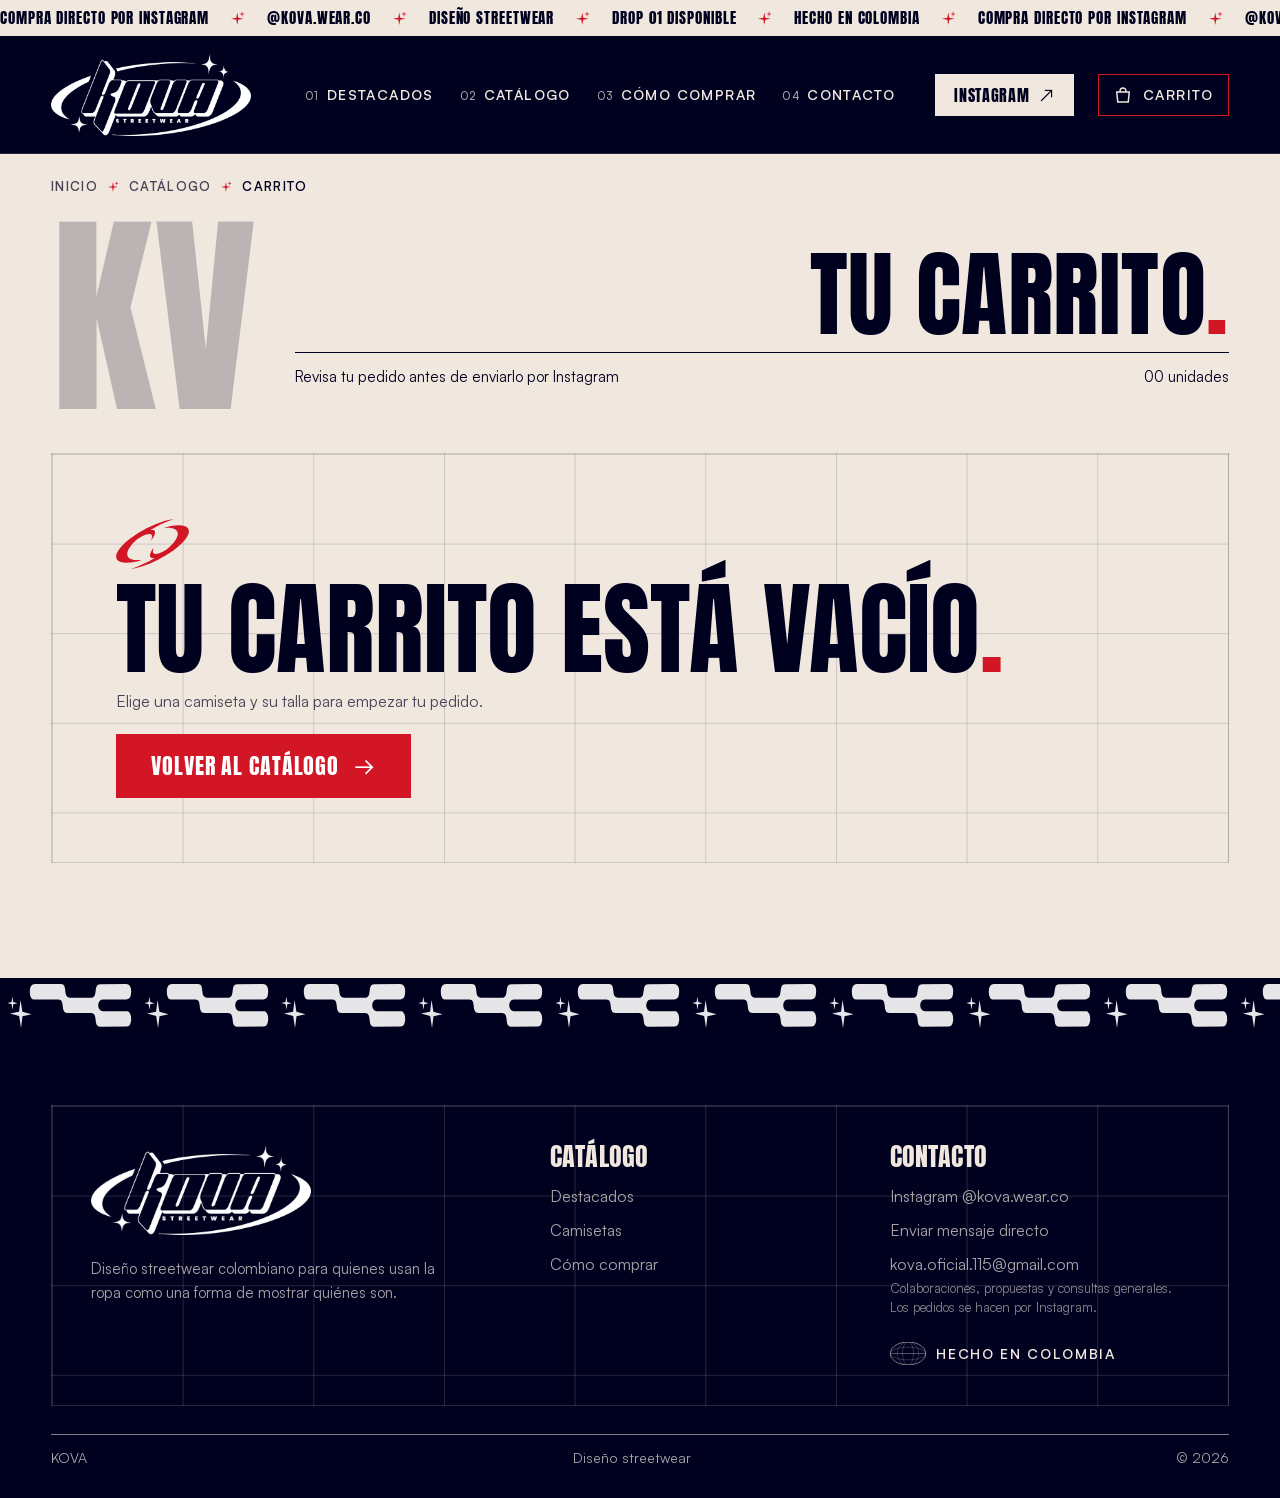
==== kova-web 2/carrito.html @ 088318da "Add files via upload" ====
<!doctype html>
<html lang="es">
<head>
  <meta charset="utf-8">
  <meta name="viewport" content="width=device-width, initial-scale=1">
  <title>Carrito — KOVA</title>
  <meta name="description" content="Tu carrito de Kova. Revisa tu pedido y envíalo por Instagram.">
  <meta name="theme-color" content="#00001f">
  <link rel="icon" href="assets/brand/favicon.png" type="image/png">
  <link rel="apple-touch-icon" href="assets/brand/apple-touch-icon.png">
  <meta property="og:image" content="assets/brand/logo.png">
  <link rel="preload" href="assets/fonts/kova-display.woff2" as="font" type="font/woff2" crossorigin>
  <link rel="preload" href="assets/fonts/kova-body.woff2" as="font" type="font/woff2" crossorigin>
  <link rel="stylesheet" href="css/fonts.css">
  <link rel="stylesheet" href="css/base.css">
  <link rel="stylesheet" href="css/components.css">
  <link rel="stylesheet" href="css/pages.css">
  <script type="module" src="js/pages/cart.js"></script>
</head>
<body data-page="cart">
  <a class="skip" href="#main">Saltar al contenido</a>
  <header class="header s-navy" data-slot="header"></header>
  <main id="main"></main>
  <footer class="footer s-navy" data-slot="footer"></footer>
  <noscript><p class="noscript">Activa JavaScript para ver el catálogo de Kova.</p></noscript>
</body>
</html>
---- kova-web 2/css/fonts.css ----
/*
 * TIPOGRAFÍAS CORPORATIVAS (Manual de marca 3.1 y 3.2)
 *   Anton Regular → 'Kova Display': titulares, destacados y subtítulos.
 *   Satoshi       → 'Kova Body':    cuerpos de texto y descripciones (variable, pesos 300–900).
 * Anton se distribuye con licencia SIL OFL (ver assets/fonts/Anton-OFL.txt).
 * Para cambiar una tipografía, reemplaza el archivo en assets/fonts/ con el mismo nombre.
 */
@font-face {
  font-family: 'Kova Display';
  src: url('../assets/fonts/kova-display.woff2') format('woff2');
  font-weight: 400;
  font-display: swap;
}
@font-face {
  font-family: 'Kova Body';
  src: url('../assets/fonts/kova-body.woff2') format('woff2');
  font-weight: 300 900;
  font-display: swap;
}
@font-face {
  font-family: 'Kova Body';
  src: url('../assets/fonts/kova-body-italic.woff2') format('woff2');
  font-weight: 300 900;
  font-style: italic;
  font-display: swap;
}
---- kova-web 2/css/base.css ----
/*
 * SISTEMA VISUAL DE KOVA (traducción web del Manual de marca)
 *
 * Paleta (3.3): Azul marino #00001F (principal) · Arena #F0E7DE (neutro) · Escarlata #D21625 (acento).
 * El blanco solo aparece en el logotipo y en texto sobre botones escarlata (contraste).
 * Las superficies alternan azul marino y arena, como las páginas del manual,
 * y llevan su retícula de líneas finas.
 */
:root {
  --navy: #00001f;
  --arena: #f0e7de;
  --scarlet: #d21625;
  --scarlet-deep: #ad0f1c;   /* escarlata en estado presionado/hover */
  --white: #ffffff;

  /* Superficie por defecto: azul marino (cada .s-arena la invierte). */
  --bg: var(--navy);
  --fg: var(--arena);
  --muted: rgb(240 231 222 / .7);
  --line: rgb(240 231 222 / .16);
  --line-strong: rgb(240 231 222 / .55);
  --ghost: rgb(240 231 222 / .5);   /* números de capítulo, como en el manual */

  --f-display: 'Kova Display', 'Anton', Impact, 'Arial Narrow', sans-serif;
  --f-body: 'Kova Body', system-ui, -apple-system, 'Segoe UI', sans-serif;

  --container: 1400px;
  --gutter: clamp(16px, 4vw, 56px);
  --cols: 9;                         /* el manual usa una retícula de 9 columnas */
  --row: clamp(72px, 7vw, 104px);
  --ease: cubic-bezier(.2, .8, .2, 1);
  --ease-out: cubic-bezier(.16, 1, .3, 1);
  --header-h: 118px;
}
@media (max-width: 960px) { :root { --cols: 6; } }
@media (max-width: 600px) { :root { --cols: 4; } }

.s-navy { --bg: var(--navy); --fg: var(--arena); --muted: rgb(240 231 222 / .7); --line: rgb(240 231 222 / .16); --line-strong: rgb(240 231 222 / .55); --ghost: rgb(240 231 222 / .5); }
.s-arena { --bg: var(--arena); --fg: var(--navy); --muted: rgb(0 0 31 / .7); --line: rgb(0 0 31 / .14); --line-strong: rgb(0 0 31 / .6); --ghost: rgb(0 0 31 / .22); }
.s-navy, .s-arena { background-color: var(--bg); color: var(--fg); }

*, *::before, *::after { box-sizing: border-box; }
* { margin: 0; }
html { scroll-behavior: smooth; scroll-padding-top: calc(var(--header-h) + 16px); -webkit-text-size-adjust: 100%; }
body {
  background: var(--navy);
  color: var(--arena);
  font-family: var(--f-body);
  font-size: 16px;
  line-height: 1.6;
  overflow-x: hidden;
  -webkit-font-smoothing: antialiased;
}
body.no-scroll { overflow: hidden; }
img, svg { display: block; max-width: 100%; }
img { height: auto; }
a { color: inherit; text-decoration: none; }
button { font: inherit; color: inherit; background: none; border: 0; cursor: pointer; }
ul { list-style: none; padding: 0; }
:focus-visible { outline: 2px solid var(--scarlet); outline-offset: 3px; }
::selection { background: var(--scarlet); color: var(--white); }

/* Anton: titulares, destacados y subtítulos (3.1). Siempre en mayúsculas y compacta. */
h1, h2, h3, .display { font-family: var(--f-display); font-weight: 400; line-height: .92; text-transform: uppercase; letter-spacing: .005em; }
/* El punto escarlata cierra los titulares, como en la pieza "YA CASI NOS VES." */
.dot { color: var(--scarlet); }

.container { width: 100%; max-width: var(--container); margin-inline: auto; padding-inline: var(--gutter); }

/* Retícula del manual: líneas finas en 9 columnas (6 en tablet, 4 en móvil). */
.grid-lines {
  background-image:
    linear-gradient(to right, var(--line) 1px, transparent 1px),
    linear-gradient(to bottom, var(--line) 1px, transparent 1px);
  background-size: calc(100% / var(--cols)) var(--row);
  border-right: 1px solid var(--line);
  border-bottom: 1px solid var(--line);
}

/* Etiqueta pequeña con punto escarlata (del afiche de lanzamiento). */
.eyebrow {
  display: inline-flex;
  align-items: center;
  gap: 10px;
  font-size: 13px;
  font-weight: 600;
  letter-spacing: .2em;
  text-transform: uppercase;
  color: var(--fg);
}
.eyebrow::before { content: ''; width: 8px; height: 8px; border-radius: 50%; background: var(--scarlet); flex: none; }

/* ---------- Íconos de marca (3.5) ----------
 * Archivos extraídos tal cual del manual; se colorean con currentColor. */
.ico {
  display: inline-block;
  flex: none;
  width: 1em;
  height: 1em;
  background-color: currentColor;
  -webkit-mask: center / contain no-repeat;
  mask: center / contain no-repeat;
}
.ico--destellos { -webkit-mask-image: url('../assets/brand/icons/destellos.svg'); mask-image: url('../assets/brand/icons/destellos.svg'); }
.ico--destello-doble { -webkit-mask-image: url('../assets/brand/icons/destello-doble.svg'); mask-image: url('../assets/brand/icons/destello-doble.svg'); }
.ico--estrella { -webkit-mask-image: url('../assets/brand/icons/estrella-8.svg'); mask-image: url('../assets/brand/icons/estrella-8.svg'); }
.ico--espiral { -webkit-mask-image: url('../assets/brand/icons/espiral.svg'); mask-image: url('../assets/brand/icons/espiral.svg'); }
.ico--globo { -webkit-mask-image: url('../assets/brand/icons/globo.svg'); mask-image: url('../assets/brand/icons/globo.svg'); }
.ico--orbita { -webkit-mask-image: url('../assets/brand/icons/orbita.svg'); mask-image: url('../assets/brand/icons/orbita.svg'); }
.ico--orbita-linea { -webkit-mask-image: url('../assets/brand/icons/orbita-linea.svg'); mask-image: url('../assets/brand/icons/orbita-linea.svg'); }
.ico--conector-1 { -webkit-mask-image: url('../assets/brand/icons/conector-1.svg'); mask-image: url('../assets/brand/icons/conector-1.svg'); }
.ico--conector-2 { -webkit-mask-image: url('../assets/brand/icons/conector-2.svg'); mask-image: url('../assets/brand/icons/conector-2.svg'); }
.ico--conector-3 { -webkit-mask-image: url('../assets/brand/icons/conector-3.svg'); mask-image: url('../assets/brand/icons/conector-3.svg'); }
.ico--conector-4 { -webkit-mask-image: url('../assets/brand/icons/conector-4.svg'); mask-image: url('../assets/brand/icons/conector-4.svg'); }
.ico--ala-izq { -webkit-mask-image: url('../assets/brand/icons/ala-izq.svg'); mask-image: url('../assets/brand/icons/ala-izq.svg'); }
.ico--ala-der { -webkit-mask-image: url('../assets/brand/icons/ala-der.svg'); mask-image: url('../assets/brand/icons/ala-der.svg'); }
.ico--wide { width: 3.1em; }

/* Destello que titila suavemente (eco de los destellos del logotipo). */
.twinkle { animation: twinkle 3.6s var(--ease) infinite; }
.twinkle--late { animation-delay: 1.4s; }
@keyframes twinkle { 0%, 70%, 100% { transform: scale(1) rotate(0); opacity: 1; } 80% { transform: scale(.6) rotate(45deg); opacity: .5; } }

.skip { position: absolute; left: -999px; top: 8px; z-index: 200; background: var(--scarlet); color: var(--white); padding: 8px 12px; }
.skip:focus { left: 8px; }
.noscript { padding: 40px var(--gutter); text-align: center; }

/* ---------- Botones ----------
 * Anton en mayúsculas, esquinas rectas como las piezas del manual.
 * Primario escarlata (acento de compra), claro arena sobre marino y de línea. */
.btn {
  position: relative;
  display: inline-flex;
  align-items: center;
  justify-content: center;
  gap: .7em;
  min-height: 52px;
  padding: 12px 26px;
  overflow: hidden;
  isolation: isolate;
  border: 1.5px solid var(--btn-line, var(--fg));
  background: var(--btn-bg, transparent);
  color: var(--btn-fg, var(--fg));
  font-family: var(--f-display);
  font-size: 18px;
  line-height: 1;
  letter-spacing: .04em;
  text-transform: uppercase;
  white-space: nowrap;
  transition: color .3s var(--ease), border-color .3s var(--ease), transform .15s var(--ease);
}
/* Relleno que entra desde la izquierda al pasar el cursor. */
.btn::before {
  content: '';
  position: absolute;
  inset: 0;
  z-index: -1;
  background: var(--btn-hover-bg, var(--fg));
  transform: scaleX(0);
  transform-origin: left;
  transition: transform .4s var(--ease-out);
}
.btn:hover::before { transform: scaleX(1); }
.btn:hover { color: var(--btn-hover-fg, var(--bg)); border-color: var(--btn-hover-bg, var(--fg)); }
.btn:active { transform: scale(.97); }
.btn .ico { font-size: 1.05em; transition: transform .5s var(--ease-out); }
.btn:hover .ico--destellos, .btn:hover .ico--estrella { transform: rotate(90deg) scale(1.15); }
.btn__arrow { font-family: var(--f-body); font-weight: 500; transition: transform .3s var(--ease); }
.btn:hover .btn__arrow { transform: translateX(4px); }

.btn--primary { --btn-bg: var(--scarlet); --btn-fg: var(--white); --btn-line: var(--scarlet); --btn-hover-bg: var(--scarlet-deep); --btn-hover-fg: var(--white); }
.btn--light { --btn-bg: var(--fg); --btn-fg: var(--bg); --btn-line: var(--fg); --btn-hover-bg: var(--scarlet); --btn-hover-fg: var(--white); }
.btn--line { --btn-hover-bg: var(--fg); }
.btn--sm { min-height: 42px; padding: 8px 18px; font-size: 16px; }
.btn--xl { min-height: 64px; padding-inline: 34px; font-size: 22px; }
.btn--block { width: 100%; }
.btn[disabled] { opacity: .5; pointer-events: none; }

/* ---------- Etiquetas (tags y estados) ---------- */
.tag {
  display: inline-flex;
  align-items: center;
  gap: 6px;
  padding: 5px 10px 4px;
  font-family: var(--f-display);
  font-size: 14px;
  line-height: 1;
  letter-spacing: .06em;
  text-transform: uppercase;
  background: var(--scarlet);
  color: var(--white);
}
.tag--navy { background: var(--navy); color: var(--arena); }
.tag--out { background: var(--arena); color: var(--navy); box-shadow: inset 0 0 0 1.5px var(--navy); }

.status { display: inline-flex; align-items: center; gap: 8px; font-size: 13px; font-weight: 600; letter-spacing: .12em; text-transform: uppercase; }
.status::before { content: ''; width: 8px; height: 8px; border-radius: 50%; background: currentColor; }
.status--on::before { background: var(--fg); box-shadow: 0 0 0 4px var(--line); animation: pulse 2.4s ease-in-out infinite; }
.status--off::before { background: var(--scarlet); }
@keyframes pulse { 50% { box-shadow: 0 0 0 7px transparent; } }

/* ---------- Aviso breve ---------- */
.toast {
  position: fixed;
  left: 50%;
  bottom: 24px;
  z-index: 300;
  display: flex;
  align-items: center;
  gap: 12px;
  max-width: calc(100% - 32px);
  padding: 14px 20px;
  background: var(--arena);
  color: var(--navy);
  border-left: 4px solid var(--scarlet);
  font-size: 14px;
  font-weight: 600;
  box-shadow: 0 12px 40px rgb(0 0 31 / .45);
  transform: translate(-50%, 160%);
  transition: transform .45s var(--ease-out);
}
.toast .ico { color: var(--scarlet); font-size: 18px; }
.toast.is-visible { transform: translate(-50%, 0); }

/* ---------- Aparición suave al hacer scroll ---------- */
.reveal { opacity: 0; transform: translateY(24px); transition: opacity .7s var(--ease-out), transform .8s var(--ease-out); transition-delay: calc(var(--i, 0) * 70ms); }
.reveal.is-in { opacity: 1; transform: none; }

@media (prefers-reduced-motion: reduce) {
  html { scroll-behavior: auto; }
  *, *::before, *::after { animation-duration: .01ms !important; animation-iteration-count: 1 !important; transition-duration: .01ms !important; transition-delay: 0s !important; }
  .reveal { opacity: 1; transform: none; }
}
---- kova-web 2/css/components.css ----
/* =========================================================
 * COMPONENTES COMPARTIDOS
 * ========================================================= */

/* ---------- Cabecera ----------
 * El logotipo principal va siempre sobre azul marino, en la esquina superior
 * izquierda, a 200 px (reducción máxima web, 2.6) y con su área de limpieza (2.5). */
.header {
  position: sticky;
  top: -36px;
  z-index: 50;
  transition: transform .45s var(--ease-out);
}
.header.is-hidden { transform: translateY(-100%); }

.marquee {
  height: 36px;
  display: flex;
  align-items: center;
  overflow: hidden;
  background: var(--arena);
  color: var(--navy);
  font-family: var(--f-display);
  font-size: 15px;
  letter-spacing: .06em;
  text-transform: uppercase;
}
.marquee__track { display: flex; width: max-content; animation: marquee 40s linear infinite; }
.marquee:hover .marquee__track { animation-play-state: paused; }
.marquee__group { display: flex; align-items: center; gap: 22px; padding-right: 22px; white-space: nowrap; }
.marquee__group .ico { font-size: 14px; color: var(--scarlet); }
@keyframes marquee { to { transform: translateX(-50%); } }

.header__bar {
  position: relative;
  z-index: 2;
  display: flex;
  align-items: center;
  gap: 24px;
  max-width: var(--container);
  margin-inline: auto;
  padding: 18px var(--gutter);
  background: var(--navy);
}
.header::after { content: ''; position: absolute; left: 0; right: 0; bottom: 0; height: 1px; background: var(--line); z-index: 3; }
.header__logo, .header__toggle { position: relative; z-index: 2; }
.header__logo { flex: none; margin-right: auto; }
.header__logo img { width: 200px; height: auto; transition: transform .5s var(--ease-out); }
.header__logo:hover img { transform: scale(1.03); }

.nav { display: flex; align-items: center; gap: 28px; }
.nav__list { display: flex; gap: 2px; }
.nav__list a {
  position: relative;
  display: flex;
  align-items: baseline;
  gap: 7px;
  padding: 10px 12px;
  font-size: 14px;
  font-weight: 600;
  letter-spacing: .1em;
  text-transform: uppercase;
  transition: color .25s;
}
.nav__num { font-size: 11px; font-weight: 500; color: var(--muted); transition: color .25s; }
.nav__list a::after {
  content: '';
  position: absolute;
  left: 12px;
  right: 12px;
  bottom: 3px;
  height: 2px;
  background: var(--scarlet);
  transform: scaleX(0);
  transform-origin: left;
  transition: transform .35s var(--ease-out);
}
.nav__list a:hover::after, .nav__list a.is-active::after { transform: scaleX(1); }
.nav__list a:hover .nav__num, .nav__list a.is-active .nav__num { color: var(--scarlet); }
.nav__foot { display: none; }

.header__toggle { display: none; width: 52px; height: 52px; border: 1px solid var(--line-strong); }
.header__toggle span { position: absolute; left: 14px; right: 14px; height: 2px; background: var(--arena); transition: transform .35s var(--ease-out), top .35s var(--ease-out); }
.header__toggle span:nth-child(1) { top: 20px; }
.header__toggle span:nth-child(2) { top: 29px; }
.is-open .header__toggle span:nth-child(1) { top: 25px; transform: rotate(45deg); }
.is-open .header__toggle span:nth-child(2) { top: 25px; transform: rotate(-45deg); }

@media (max-width: 1100px) {
  .header__toggle { display: block; }
  /* Menú a pantalla completa con la retícula del manual y enlaces en Anton. */
  .nav {
    position: fixed;
    inset: 0;
    z-index: 1;
    flex-direction: column;
    align-items: stretch;
    justify-content: flex-start;
    gap: 28px;
    padding: calc(var(--header-h) + 60px) var(--gutter) 32px;
    background-color: var(--navy);
    background-image:
      linear-gradient(to right, var(--line) 1px, transparent 1px),
      linear-gradient(to bottom, var(--line) 1px, transparent 1px);
    background-size: calc(100% / var(--cols)) var(--row);
    overflow-y: auto;
    visibility: hidden;
    clip-path: inset(0 0 100% 0);
    transition: clip-path .55s var(--ease-out), visibility 0s .55s;
  }
  .is-open .nav { visibility: visible; clip-path: inset(0); transition-delay: 0s; }
  .nav__list { flex-direction: column; gap: 0; }
  .nav__list li { opacity: 0; transform: translateY(20px); transition: opacity .4s var(--ease-out), transform .5s var(--ease-out); }
  .is-open .nav__list li { opacity: 1; transform: none; transition-delay: calc(.12s + var(--i) * 60ms); }
  .nav__list a {
    padding: 14px 0;
    gap: 16px;
    align-items: center;
    border-bottom: 1px solid var(--line);
    font-family: var(--f-display);
    font-weight: 400;
    font-size: clamp(40px, 11vw, 64px);
    line-height: 1;
    letter-spacing: .01em;
  }
  .nav__num { font-family: var(--f-body); font-size: 13px; font-weight: 600; min-width: 22px; }
  .nav__list a::after { left: 0; right: auto; width: 56px; bottom: -1px; }
  .nav__cta { min-height: 60px; font-size: 20px; }
  .nav__foot { display: flex; justify-content: space-between; gap: 12px; margin-top: auto; padding-top: 14px; border-top: 1px solid var(--line-strong); font-size: 13px; color: var(--muted); }
}

/* ---------- Encabezado de capítulo (portadas del manual) ---------- */
.chapter {
  position: relative;
  display: grid;
  grid-template-columns: auto 1fr;
  align-items: end;
  gap: clamp(16px, 3vw, 40px);
  margin-bottom: clamp(32px, 5vw, 64px);
}
.chapter__num {
  font-family: var(--f-display);
  font-size: clamp(110px, 17vw, 240px);
  line-height: .78;
  color: var(--ghost);
  margin-bottom: -.06em;
  user-select: none;
}
.chapter__body { min-width: 0; }
.chapter__title {
  font-size: clamp(48px, 7.4vw, 112px);
  text-align: right;
  overflow-wrap: anywhere;
  padding-bottom: 14px;
}
.folio {
  display: flex;
  justify-content: space-between;
  gap: 16px;
  padding-top: 12px;
  border-top: 1px solid var(--fg);
  font-size: 15px;
}
.chapter__folio span:last-child { font-variant-numeric: tabular-nums; }

@media (max-width: 600px) {
  .chapter { grid-template-columns: 1fr; gap: 0; }
  .chapter__num { font-size: 104px; margin: 0 0 14px -3px; }
  .chapter__title { text-align: left; font-size: clamp(46px, 14vw, 64px); }
  .folio { font-size: 13px; }
}

.section { position: relative; padding-block: clamp(64px, 9vw, 128px); }

/* ---------- Grid de productos ---------- */
.grid {
  display: grid;
  grid-template-columns: repeat(4, minmax(0, 1fr));
  gap: clamp(28px, 3vw, 44px) clamp(14px, 2vw, 28px);
}
@media (max-width: 1100px) { .grid { grid-template-columns: repeat(3, minmax(0, 1fr)); } }
@media (max-width: 760px) { .grid { grid-template-columns: repeat(2, minmax(0, 1fr)); gap: 28px 12px; } }

/* ---------- Tarjeta de producto ---------- */
.card__link { display: flex; flex-direction: column; height: 100%; }
.card__media {
  position: relative;
  aspect-ratio: 4 / 5;
  overflow: hidden;
  background: var(--arena);
  outline: 1px solid var(--line);
  outline-offset: -1px;
}
.card__img { position: absolute; inset: 0; width: 100%; height: 100%; object-fit: cover; transition: transform .8s var(--ease-out), opacity .5s var(--ease); }
.card__img--back { opacity: 0; }
.card__tag { position: absolute; top: 12px; left: 12px; z-index: 2; }
.card__spark {
  position: absolute;
  top: 12px;
  right: 12px;
  z-index: 2;
  font-size: 26px;
  color: var(--scarlet);
  opacity: 0;
  transform: scale(.4) rotate(-90deg);
  transition: opacity .35s var(--ease), transform .6s var(--ease-out);
}
.card__cta {
  position: absolute;
  left: 0;
  right: 0;
  bottom: 0;
  z-index: 2;
  display: flex;
  align-items: center;
  justify-content: space-between;
  padding: 13px 16px 12px;
  background: var(--navy);
  color: var(--arena);
  font-family: var(--f-display);
  font-size: 17px;
  letter-spacing: .04em;
  text-transform: uppercase;
  transform: translateY(101%);
  transition: transform .45s var(--ease-out);
}
.card__info { display: flex; flex-direction: column; gap: 6px; padding-top: 14px; }
.card__row { display: flex; align-items: center; justify-content: space-between; gap: 8px; min-height: 18px; }
.card__ref { font-size: 12px; font-weight: 600; letter-spacing: .14em; color: var(--muted); }
.card__sizes { display: flex; gap: 6px; font-size: 12px; font-weight: 600; color: var(--muted); }
.card__sizes .is-out { text-decoration: line-through; opacity: .55; }
.card__name {
  font-size: clamp(20px, 1.9vw, 26px);
  line-height: 1;
  background: linear-gradient(var(--scarlet), var(--scarlet)) 0 100% / 0 2px no-repeat;
  padding-bottom: 3px;
  width: fit-content;
  transition: background-size .45s var(--ease-out);
}
.card__price { font-size: 16px; font-weight: 700; font-variant-numeric: tabular-nums; }

@media (hover: hover) {
  .card__link:hover .card__img { transform: scale(1.05); }
  .card.has-back .card__link:hover .card__img--back { opacity: 1; }
  .card__link:hover .card__spark { opacity: 1; transform: none; }
  .card__link:hover .card__cta { transform: none; }
  .card__link:hover .card__name { background-size: 100% 2px; }
}
.card__link:focus-visible .card__cta { transform: none; }
.card.is-soldout .card__img { filter: grayscale(1); opacity: .6; }

/* ---------- Añadir rápido (junto a "Ver producto") ---------- */
.card { position: relative; }
.card__quick { position: absolute; top: 0; left: 0; right: 0; z-index: 3; aspect-ratio: 4 / 5; overflow: hidden; pointer-events: none; }
.card__quick > * { pointer-events: auto; }
.card:has(.card__quick) .card__cta { padding-right: 132px; }
.card__add {
  position: absolute;
  right: 0;
  bottom: 0;
  display: inline-flex;
  align-items: center;
  justify-content: center;
  gap: 10px;
  width: 118px;
  padding: 13px 14px 12px;
  background: var(--scarlet);
  color: var(--white);
  font-family: var(--f-display);
  font-size: 17px;
  line-height: 1.6;
  letter-spacing: .04em;
  text-transform: uppercase;
  transform: translateY(101%);
  transition: transform .45s var(--ease-out), background-color .25s;
}
.card__addPlus { font-family: var(--f-body); font-size: 22px; font-weight: 500; line-height: 1; transition: transform .35s var(--ease-out); }
.card__add:hover { background: var(--scarlet-deep); }
.card__add:hover .card__addPlus { transform: rotate(90deg); }
.card__add.is-done .card__addPlus { transform: none; }
.card__add:focus-visible { outline-color: var(--arena); outline-offset: -4px; }
.card:hover .card__cta, .card:focus-within .card__cta, .card:hover .card__add, .card:focus-within .card__add { transform: none; }

/* Selector de talla sobre la imagen. */
.card__picker {
  position: absolute;
  left: 0;
  right: 0;
  bottom: 0;
  display: flex;
  flex-wrap: wrap;
  align-items: center;
  gap: 6px;
  padding: 10px 10px 10px 14px;
  background: var(--navy);
  color: var(--arena);
  animation: picker-in .35s var(--ease-out);
}
.card__picker[hidden] { display: none; }
@keyframes picker-in { from { transform: translateY(100%); } }
.card__pickerLabel { margin-right: auto; font-family: var(--f-display); font-size: 17px; letter-spacing: .04em; text-transform: uppercase; }
.card__size {
  display: grid;
  place-items: center;
  width: 38px;
  height: 38px;
  border-radius: 50%;
  border: 1.5px solid rgb(240 231 222 / .55);
  font-family: var(--f-display);
  font-size: 16px;
  transition: background-color .2s, color .2s, border-color .2s;
}
.card__size:hover:not([disabled]) { background: var(--arena); color: var(--navy); border-color: var(--arena); }
.card__size[disabled] { opacity: .35; cursor: not-allowed; background: linear-gradient(135deg, transparent calc(50% - 1px), currentColor calc(50% - 1px) calc(50% + 1px), transparent calc(50% + 1px)); }
.card__size:focus-visible, .card__pickerClose:focus-visible { outline-color: var(--scarlet); outline-offset: 2px; }
.card__pickerClose { position: relative; width: 34px; height: 38px; }
.card__pickerClose span { position: absolute; left: 9px; right: 9px; top: 18px; height: 2px; background: var(--arena); transform: rotate(45deg); }
.card__pickerClose span + span { transform: rotate(-45deg); }
.card.is-picking .card__cta, .card.is-picking .card__add { visibility: hidden; }

/* Pantallas táctiles: no hay "hover", así que el botón queda siempre visible y compacto. */
@media (hover: none) {
  .card__add { width: 44px; height: 44px; padding: 0; transform: none; }
  .card__addLabel { position: absolute; width: 1px; height: 1px; overflow: hidden; clip: rect(0 0 0 0); white-space: nowrap; }
}
@media (max-width: 760px) {
  .card__picker { flex-wrap: nowrap; gap: 3px; padding: 7px 6px; }
  .card__pickerLabel { display: none; }
  .card__size { flex: none; width: 30px; height: 30px; font-size: 14px; border-width: 1px; }
  .card__pickerClose { flex: none; width: 24px; height: 30px; margin-left: auto; }
  .card__pickerClose span { left: 5px; right: 5px; top: 14px; }
}

@media (max-width: 760px) {
  .card__sizes { display: none; }
  .card__ref { font-size: 11px; letter-spacing: .1em; }
  .card__name { font-size: 19px; }
  .card__price { font-size: 15px; }
  .card__tag { top: 8px; left: 8px; font-size: 12px; padding: 4px 7px 3px; }
}

/* ---------- Tarjetas de categoría ---------- */
.tiles { display: grid; grid-template-columns: repeat(2, minmax(0, 1fr)); gap: clamp(14px, 2vw, 28px); }
.tile {
  position: relative;
  display: flex;
  flex-direction: column;
  justify-content: space-between;
  aspect-ratio: 5 / 4;
  overflow: hidden;
  padding: clamp(16px, 2.4vw, 28px);
  background: var(--navy);
  color: var(--arena);
  isolation: isolate;
}
.tile img { position: absolute; inset: 0; z-index: -2; width: 100%; height: 100%; object-fit: cover; transition: transform 1s var(--ease-out); }
.tile::before { content: ''; position: absolute; inset: 0; z-index: -1; background: linear-gradient(180deg, rgb(0 0 31 / .15) 30%, rgb(0 0 31 / .88)); transition: opacity .5s; }
.tile__top { display: flex; justify-content: space-between; align-items: center; font-size: 13px; font-weight: 600; letter-spacing: .14em; text-transform: uppercase; }
.tile__top .tag { background: var(--arena); color: var(--navy); }
.tile__bottom { display: flex; justify-content: space-between; align-items: flex-end; gap: 16px; padding-top: 14px; border-top: 1px solid var(--arena); }
.tile__label { font-family: var(--f-display); font-size: clamp(48px, 7vw, 108px); line-height: .85; text-transform: uppercase; }
.tile__cta { display: inline-flex; align-items: center; gap: 12px; font-size: 14px; font-weight: 600; letter-spacing: .14em; text-transform: uppercase; white-space: nowrap; }
.tile__cta .ico { font-size: 22px; color: var(--scarlet); transition: transform .5s var(--ease-out); }
.tile:hover img { transform: scale(1.06); }
.tile:hover .tile__cta .ico { transform: translateX(8px); }
@media (max-width: 760px) {
  .tiles { grid-template-columns: 1fr; }
  .tile { aspect-ratio: 4 / 3; }
  .tile__label { font-size: clamp(42px, 13vw, 64px); }
  .tile__cta { font-size: 12px; gap: 8px; }
  .tile__cta .ico { font-size: 18px; }
}

/* ---------- Sello giratorio (sticker circular de los mockups) ---------- */
.seal { position: relative; display: grid; place-items: center; width: 132px; height: 132px; border-radius: 50%; background: var(--scarlet); color: var(--white); }
.seal svg { position: absolute; inset: 0; width: 100%; height: 100%; animation: spin 24s linear infinite; }
.seal text { font-family: var(--f-body); font-size: 8.4px; font-weight: 700; fill: currentColor; }
.seal .ico { font-size: 34px; }
@keyframes spin { to { transform: rotate(360deg); } }

/* ---------- Filtros del catálogo ---------- */
.filters { display: flex; flex-wrap: wrap; gap: 10px; margin-bottom: 18px; }
.filter {
  display: inline-flex;
  align-items: center;
  gap: 10px;
  min-height: 48px;
  padding: 10px 18px;
  border: 1.5px solid var(--fg);
  font-family: var(--f-display);
  font-size: 20px;
  line-height: 1;
  text-transform: uppercase;
  transition: background-color .3s var(--ease), color .3s var(--ease), transform .15s;
}
.filter__count { font-family: var(--f-body); font-size: 12px; font-weight: 700; letter-spacing: .08em; color: var(--muted); transition: color .3s; }
.filter:hover { background: rgb(0 0 31 / .06); }
.filter.is-active { background: var(--fg); color: var(--bg); }
.filter.is-active .filter__count { color: inherit; opacity: .7; }
.filter:active { transform: scale(.97); }
.catalog__blurb { max-width: 60ch; margin-bottom: clamp(28px, 4vw, 44px); color: var(--muted); }
[data-catalog-grid] { transition: opacity .18s var(--ease); }
[data-catalog-grid].is-swapping { opacity: 0; }
@media (max-width: 600px) {
  .filters { flex-wrap: nowrap; overflow-x: auto; margin-inline: calc(-1 * var(--gutter)); padding-inline: var(--gutter); scrollbar-width: none; }
  .filters::-webkit-scrollbar { display: none; }
  .filter { flex: none; font-size: 18px; }
}

/* ---------- Pie ---------- */
.footer { padding-bottom: 28px; }
/* Patrón de conectores (3.6) como franja de cierre. */
.footer__pattern { height: 50px; background: url('../assets/brand/patterns/conectores.svg') 0 0 / 137px 100px repeat-x; opacity: .9; }
.footer__frame {
  display: grid;
  grid-template-columns: 1.4fr 1fr 1fr;
  gap: 40px;
  margin-top: clamp(48px, 6vw, 80px);
  padding: clamp(24px, 3vw, 40px);
  border-left: 1px solid var(--line);
  border-top: 1px solid var(--line);
}
.footer__brand img { width: 220px; margin-bottom: 22px; }
.footer__brand p { max-width: 34ch; color: var(--muted); font-size: 15px; }
.footer__title { font-size: 26px; margin-bottom: 16px; }
.footer__list { display: grid; gap: 8px; }
.footer__list a { position: relative; color: var(--muted); transition: color .2s, padding-left .3s var(--ease-out); }
.footer__list a::before { content: ''; position: absolute; left: 0; top: 50%; width: 10px; height: 2px; background: var(--scarlet); transform: scaleX(0); transform-origin: left; transition: transform .3s var(--ease-out); }
.footer__list a:hover { color: var(--fg); padding-left: 18px; }
.footer__list a:hover::before { transform: scaleX(1); }
.footer__made { display: flex; align-items: center; gap: 10px; margin-top: 24px; font-size: 14px; font-weight: 600; letter-spacing: .12em; text-transform: uppercase; }
.footer__made .ico { font-size: 26px; width: 1.4em; }
.footer__folio { margin-top: 28px; border-top-color: var(--line-strong); color: var(--muted); font-size: 14px; }
@media (max-width: 860px) {
  .footer__frame { grid-template-columns: 1fr 1fr; }
  .footer__brand { grid-column: 1 / -1; }
}
@media (max-width: 520px) {
  .footer__frame { grid-template-columns: 1fr; gap: 32px; --line: rgb(240 231 222 / .08); }
  .footer__brand img { width: 200px; }
  .footer__folio { flex-wrap: wrap; }
  .footer__folio span:nth-child(2) { display: none; }
}

/* ---------- Modal de contacto ---------- */
.modal {
  width: min(540px, calc(100% - 24px));
  max-height: calc(100dvh - 24px);
  margin: auto;
  padding: 0;
  border: 1px solid var(--line-strong);
  overflow: auto;
}
.modal::backdrop { background: rgb(0 0 31 / .8); backdrop-filter: blur(4px); }
.modal[open] { animation: modal-in .45s var(--ease-out); }
.modal[open]::backdrop { animation: fade-in .3s ease; }
.modal.is-closing { animation: modal-out .22s ease forwards; }
@keyframes modal-in { from { opacity: 0; transform: translateY(24px) scale(.98); } }
@keyframes modal-out { to { opacity: 0; transform: translateY(12px); } }
@keyframes fade-in { from { opacity: 0; } }
.modal__panel { position: relative; padding: clamp(24px, 5vw, 40px); --row: 64px; --cols: 6; }
.modal__close { position: absolute; top: 14px; right: 14px; width: 44px; height: 44px; border: 1px solid var(--line-strong); transition: background-color .25s, transform .3s var(--ease-out); }
.modal__close span { position: absolute; left: 12px; right: 12px; top: 21px; height: 2px; background: var(--fg); transform: rotate(45deg); }
.modal__close span + span { transform: rotate(-45deg); }
.modal__close:hover { background: var(--scarlet); border-color: var(--scarlet); transform: rotate(90deg); }
.modal__title { font-size: clamp(44px, 9vw, 64px); margin: 16px 0 24px; }
.modal__product { display: flex; gap: 16px; align-items: center; padding: 14px 0; border-block: 1px solid var(--line-strong); }
.modal__product img { width: 64px; aspect-ratio: 4 / 5; object-fit: cover; flex: none; }
.modal__product strong { display: block; font-family: var(--f-display); font-weight: 400; font-size: 24px; line-height: 1; text-transform: uppercase; }
.modal__meta { font-size: 15px; font-weight: 600; color: var(--muted); }
.modal__message { margin: 18px 0 22px; padding: 14px 16px; background: rgb(240 231 222 / .06); border-left: 3px solid var(--scarlet); font-size: 14px; color: var(--muted); }
.modal__label { display: block; font-size: 11px; font-weight: 700; letter-spacing: .18em; text-transform: uppercase; color: var(--fg); margin-bottom: 4px; }
.modal__message p { overflow-wrap: anywhere; }
.modal__hint { margin-top: 12px; font-size: 13px; color: var(--muted); text-align: center; }

/* =========================================================
 * CARRITO
 * Un solo estado (js/services/cart.js) que comparten la cabecera,
 * el botón flotante, el panel y la página carrito.html.
 * ========================================================= */

.bag { width: 20px; height: 20px; flex: none; }

/* ---------- Acceso en la cabecera ---------- */
.header__cart {
  position: relative;
  z-index: 2;
  display: inline-flex;
  align-items: center;
  gap: 10px;
  min-height: 42px;
  padding: 8px 14px;
  border: 1.5px solid var(--line-strong);
  font-size: 14px;
  font-weight: 600;
  letter-spacing: .1em;
  text-transform: uppercase;
  transition: border-color .25s, background-color .25s, color .25s;
}
.header__cart:hover { border-color: var(--fg); }
.header__cart[aria-current="page"] { border-color: var(--scarlet); }
.header__cartCount,
.cart-fab__count {
  display: inline-grid;
  place-items: center;
  min-width: 24px;
  height: 24px;
  padding: 1px 6px 0;
  border-radius: 12px;
  background: var(--scarlet);
  color: var(--white);
  font-family: var(--f-display);
  font-size: 15px;
  font-weight: 400;
  line-height: 1;
  letter-spacing: .02em;
  font-variant-numeric: tabular-nums;
}
.header__cartCount[hidden], .cart-fab__count[hidden] { display: none; }
@media (max-width: 1100px) {
  .header__cart { width: 52px; height: 52px; padding: 0; justify-content: center; border-color: var(--line-strong); }
  .header__cartLabel { position: absolute; width: 1px; height: 1px; overflow: hidden; clip: rect(0 0 0 0); white-space: nowrap; }
  .header__cartCount { position: absolute; top: -9px; right: -9px; border: 2px solid var(--navy); min-width: 26px; height: 26px; }
  .header__bar { gap: 12px; }
}

/* ---------- Botón flotante ----------
 * Escarlata (el acento de compra del manual) y circular, como el sello de los mockups. */
.cart-fab {
  position: fixed;
  right: max(16px, env(safe-area-inset-right));
  bottom: max(20px, env(safe-area-inset-bottom));
  z-index: 45;
  display: grid;
  place-items: center;
  width: 64px;
  height: 64px;
  border-radius: 50%;
  border: 1.5px solid var(--scarlet);
  background: var(--scarlet);
  color: var(--white);
  box-shadow: 0 14px 34px rgb(0 0 31 / .45);
  transition: background-color .25s, border-color .25s, color .25s, transform .35s var(--ease-out), bottom .4s var(--ease-out);
}
.cart-fab .bag { width: 26px; height: 26px; }
.cart-fab:hover { background: var(--scarlet-deep); border-color: var(--scarlet-deep); transform: translateY(-3px); }
.cart-fab:active { transform: scale(.94); }
.cart-fab:focus-visible { outline-color: var(--arena); outline-offset: 4px; box-shadow: 0 0 0 6px var(--scarlet); }
/* Vacío: sin contador y en azul marino, para no sugerir que hay algo pendiente. */
.cart-fab.is-empty { background: var(--navy); border-color: var(--line-strong); color: var(--arena); --line-strong: rgb(240 231 222 / .55); }
.cart-fab.is-empty:hover { border-color: var(--arena); }
.cart-fab__count { position: absolute; top: -6px; right: -6px; min-width: 28px; height: 28px; border: 2px solid var(--navy); background: var(--arena); color: var(--navy); font-size: 16px; border-radius: 14px; }
.cart-fab.is-bump { animation: fab-bump .5s var(--ease-out); }
.cart-fab.is-bump .cart-fab__count { animation: fab-bump .5s var(--ease-out) .08s; }
@keyframes fab-bump { 40% { transform: scale(1.16); } }
.has-sticky-cta .cart-fab { bottom: calc(76px + env(safe-area-inset-bottom)); }
/* Espacio para que el botón no tape el cierre del pie. */
body:not([data-page="cart"]) .footer { padding-bottom: 104px; }

/* ---------- Panel flotante ---------- */
.cart-panel {
  inset: auto max(16px, env(safe-area-inset-right)) 16px auto;
  width: min(460px, calc(100% - 32px));
  max-width: none;
  max-height: calc(100dvh - 32px);
  margin: 0;
  padding: 0;
  border: 1px solid var(--line-strong);
  box-shadow: 0 24px 60px rgb(0 0 31 / .5);
  overflow: hidden;
}
.cart-panel[open] { display: flex; flex-direction: column; animation: panel-in .45s var(--ease-out); }
.cart-panel.is-closing { animation: panel-out .22s ease forwards; }
.cart-panel::backdrop { background: rgb(0 0 31 / .55); backdrop-filter: blur(2px); }
.cart-panel[open]::backdrop { animation: fade-in .3s ease; }
@keyframes panel-in { from { opacity: 0; transform: translateY(28px); } }
@keyframes panel-out { to { opacity: 0; transform: translateY(16px); } }
.cart-panel__head {
  position: relative;
  display: flex;
  align-items: flex-end;
  justify-content: space-between;
  gap: 12px;
  padding: 20px 72px 16px 24px;
  border-bottom: 1px solid var(--line-strong);
}
.cart-panel__title { font-size: 48px; margin-top: 8px; }
.cart-panel__units { padding-bottom: 6px; font-size: 12px; font-weight: 700; letter-spacing: .16em; text-transform: uppercase; color: var(--muted); white-space: nowrap; }
.cart-panel__body { flex: 1 1 auto; min-height: 0; overflow-y: auto; overscroll-behavior: contain; padding: 0 24px 8px; }
.cart-panel__summary { margin-top: 6px; }
.cart-panel__foot { display: grid; gap: 10px; padding: 14px 24px 18px; border-top: 1px solid var(--line-strong); background: var(--bg); }
.cart-panel__foot[hidden], [data-filled][hidden], [data-empty-slot][hidden] { display: none; }
.cart-panel__links { display: grid; grid-template-columns: 1fr 1fr; gap: 10px; }
.cart-panel__links .btn { padding-inline: 10px; }
.cart-panel .btn--xl { min-height: 58px; font-size: 21px; }
@media (max-width: 600px) {
  /* En móvil el panel sube desde abajo y ocupa el ancho, sin tapar toda la pantalla. */
  .cart-panel { inset: auto 0 0 0; width: 100%; max-height: 90dvh; border-width: 1px 0 0; }
  .cart-panel__head { padding: 16px 68px 12px 16px; }
  .cart-panel__title { font-size: 40px; }
  .cart-panel__body { padding-inline: 16px; }
  .cart-panel__foot { padding: 12px 16px calc(14px + env(safe-area-inset-bottom)); }
}

/* ---------- Líneas del carrito ---------- */
.cart-line {
  display: grid;
  grid-template-columns: 68px minmax(0, 1fr) auto;
  grid-template-areas: "media info remove" "media qty subtotal";
  align-items: center;
  gap: 10px 14px;
  padding: 16px 0;
  border-bottom: 1px solid var(--line);
}
.cart-line__media { grid-area: media; align-self: start; display: block; aspect-ratio: 4 / 5; overflow: hidden; background: var(--arena); outline: 1px solid var(--line); outline-offset: -1px; }
.cart-line__media img { width: 100%; height: 100%; object-fit: cover; }
.cart-line__info { grid-area: info; display: grid; gap: 4px; min-width: 0; }
.cart-line__name {
  width: fit-content;
  font-family: var(--f-display);
  font-size: 22px;
  line-height: 1;
  text-transform: uppercase;
  background: linear-gradient(var(--scarlet), var(--scarlet)) 0 100% / 0 2px no-repeat;
  padding-bottom: 2px;
  transition: background-size .45s var(--ease-out);
}
.cart-line__name:hover { background-size: 100% 2px; }
.cart-line__variant { font-size: 12px; font-weight: 700; letter-spacing: .14em; text-transform: uppercase; }
.cart-line__unit { font-size: 14px; color: var(--muted); font-variant-numeric: tabular-nums; }
.cart-line__subtotal { grid-area: subtotal; justify-self: end; display: grid; justify-items: end; font-size: 17px; font-weight: 700; font-variant-numeric: tabular-nums; }
.cart-line__subLabel { font-size: 11px; font-weight: 700; letter-spacing: .16em; text-transform: uppercase; color: var(--muted); }
.cart-line__remove {
  grid-area: remove;
  align-self: start;
  justify-self: end;
  display: inline-flex;
  align-items: center;
  gap: 8px;
  min-height: 32px;
  padding: 4px 0 4px 8px;
  font-size: 12px;
  font-weight: 700;
  letter-spacing: .14em;
  text-transform: uppercase;
  color: var(--muted);
  transition: color .2s;
}
.cart-line__remove:hover { color: var(--fg); }
.cart-line__x { position: relative; width: 12px; height: 12px; }
.cart-line__x::before, .cart-line__x::after { content: ''; position: absolute; left: 0; right: 0; top: 5px; height: 2px; background: var(--scarlet); transform: rotate(45deg); }
.cart-line__x::after { transform: rotate(-45deg); }
.cart-line__remove:hover .cart-line__x { transform: rotate(90deg); transition: transform .3s var(--ease-out); }

/* Control de cantidad: esquinas rectas como los botones de Kova. */
.qty { grid-area: qty; justify-self: start; display: inline-flex; align-items: stretch; border: 1.5px solid var(--line-strong); }
.qty__btn { width: 40px; height: 40px; font-size: 20px; font-weight: 500; line-height: 1; transition: background-color .2s, color .2s; }
.qty__btn:hover:not([disabled]) { background: var(--fg); color: var(--bg); }
.qty__btn[disabled] { opacity: .3; cursor: not-allowed; }
.qty__value { display: grid; place-items: center; min-width: 38px; border-inline: 1px solid var(--line); font-family: var(--f-display); font-size: 20px; font-variant-numeric: tabular-nums; }

/* ---------- Resumen ---------- */
.cart-sum { display: grid; }
.cart-sum > div { display: flex; align-items: baseline; justify-content: space-between; gap: 16px; padding: 10px 0; border-bottom: 1px solid var(--line); }
.cart-sum dt { font-size: 12px; font-weight: 700; letter-spacing: .16em; text-transform: uppercase; color: var(--muted); }
.cart-sum dd { font-size: 16px; font-weight: 700; font-variant-numeric: tabular-nums; }
.cart-sum .cart-sum__total { padding: 14px 0 12px; border-bottom: 0; border-top: 1px solid var(--fg); margin-top: -1px; }
.cart-sum__total dt { font-family: var(--f-display); font-weight: 400; font-size: 24px; letter-spacing: .02em; color: var(--fg); }
.cart-sum__total dd { font-family: var(--f-display); font-weight: 400; font-size: 34px; line-height: 1; }
.cart-sum__note { font-size: 13px; color: var(--muted); }

/* ---------- Datos del comprador ---------- */
.buyer { margin-top: 18px; }
.cart-label { margin-bottom: 12px; font-size: 13px; font-weight: 700; letter-spacing: .16em; text-transform: uppercase; }
.field { display: grid; gap: 6px; margin-bottom: 14px; }
.field__label { font-size: 13px; font-weight: 600; color: var(--muted); }
.field__label span { color: var(--scarlet); }
.field__input {
  width: 100%;
  height: 50px;
  padding: 0 14px;
  border: 1.5px solid var(--line-strong);
  border-radius: 0;
  background: transparent;
  color: var(--fg);
  font: 500 16px/1.2 var(--f-body);
  transition: border-color .2s, background-color .2s;
}
.field__input::placeholder { color: var(--fg); opacity: .38; }
.field__input:hover { border-color: var(--fg); }
.field__input:focus { border-color: var(--fg); background: rgb(240 231 222 / .05); }
.s-arena .field__input:focus { background: rgb(0 0 31 / .04); }
.field.is-error .field__input { border-color: var(--scarlet); }
.field__error { display: flex; gap: 8px; align-items: baseline; font-size: 13px; font-weight: 600; }
.field__error:empty { display: none; }
.field__error::before { content: ''; flex: none; width: 7px; height: 7px; border-radius: 50%; background: var(--scarlet); transform: translateY(-1px); }
.checkout-state { margin: 2px 0 14px; font-size: 13px; letter-spacing: .04em; text-transform: none; line-height: 1.4; }
.checkout-state.is-error { font-weight: 700; }
.checkout-state.is-error::before { animation: none; }

/* ---------- Carrito vacío ---------- */
.cart-empty { display: grid; justify-items: start; gap: 12px; padding: 28px 0 20px; }
.cart-empty__ico { font-size: 52px; width: 1.4em; color: var(--scarlet); }
.cart-empty__title { font-family: var(--f-display); font-size: 44px; line-height: .92; text-transform: uppercase; }
.cart-empty__text { color: var(--muted); max-width: 36ch; margin-bottom: 8px; }

/* ---------- Aviso de compra iniciada (sobre el modal de contacto) ---------- */
.notice-steps { display: grid; gap: 10px; padding: 0; margin: 0 0 16px; list-style: none; counter-reset: notice; }
.notice-steps li { position: relative; padding-left: 38px; font-size: 15px; counter-increment: notice; }
.notice-steps li::before { content: counter(notice, decimal-leading-zero); position: absolute; left: 0; top: -1px; font-family: var(--f-display); font-size: 20px; line-height: 1.2; color: var(--scarlet); }
.notice-warning { display: flex; align-items: center; gap: 10px; padding: 10px 14px; background: var(--arena); color: var(--navy); font-size: 14px; font-weight: 700; }
.notice-warning .ico { color: var(--scarlet); font-size: 16px; }
.notice-message__text {
  display: block;
  width: 100%;
  min-height: 132px;
  margin: 6px 0 12px;
  padding: 10px 12px;
  border: 1px solid var(--line-strong);
  border-radius: 0;
  background: transparent;
  color: var(--fg);
  font: 13px/1.5 var(--f-body);
  resize: vertical;
}
.checkout-notice.is-copy-failed .notice-message { border-left-color: var(--arena); }
.checkout-notice.is-copy-failed .notice-message__text { min-height: 200px; border-color: var(--fg); }
.notice-clear { display: block; margin: 14px auto 0; font-size: 13px; font-weight: 600; color: var(--muted); text-decoration: underline; text-underline-offset: 3px; transition: color .2s; }
.notice-clear:hover { color: var(--fg); }

/* ---------- Pie: correo de contacto ---------- */
.footer__mail a { overflow-wrap: anywhere; }
.footer__mail small { display: block; max-width: 32ch; margin-top: 2px; font-size: 13px; line-height: 1.45; color: var(--muted); opacity: .8; }
---- kova-web 2/css/pages.css ----
/* =========================================================
 * PÁGINAS
 * ========================================================= */

/* ---------- Inicio: hero ----------
 * Composición tipo portada del manual: marco con retícula, titular grande en Anton
 * y la fotografía de campaña con los destellos del logotipo. */
.hero { padding-block: clamp(20px, 3vw, 40px) clamp(56px, 7vw, 96px); overflow: hidden; }
.hero__frame {
  position: relative;
  display: grid;
  grid-template-columns: minmax(0, 1.08fr) minmax(0, 1fr);
  align-items: center;
  gap: clamp(32px, 5vw, 80px);
  padding: clamp(28px, 5vw, 72px) clamp(20px, 4vw, 56px);
  border-left: 1px solid var(--line);
  border-top: 1px solid var(--line);
}
.hero__title {
  margin-top: 22px;
  font-size: clamp(76px, 9.8vw, 156px);
  line-height: .86;
}
.hero__title > span { display: inline-block; animation: rise 1s var(--ease-out) both; }
.hero__title > span:nth-child(2) { animation-delay: .08s; }
.hero__title > span:nth-child(3) { animation-delay: .16s; }
@keyframes rise { from { opacity: 0; transform: translateY(.35em); } }
.hero__eyebrow, .hero__lead, .hero__actions, .hero__stats { animation: rise .9s var(--ease-out) .25s both; }
.hero__lead { max-width: 46ch; margin-top: 26px; font-size: 18px; color: var(--muted); }
.hero__actions { display: flex; flex-wrap: wrap; gap: 14px; margin-top: 34px; }
.hero__stats { display: grid; grid-template-columns: repeat(3, auto); justify-content: start; margin-top: 44px; border-top: 1px solid var(--fg); }
.hero__stats div { padding: 12px 32px 0 0; margin-right: 32px; border-right: 1px solid var(--line); }
.hero__stats div:last-child { border-right: 0; margin-right: 0; }
.hero__stats dt { font-size: 12px; font-weight: 600; letter-spacing: .16em; text-transform: uppercase; color: var(--muted); }
.hero__stats dd { font-family: var(--f-display); font-size: 44px; line-height: 1.05; }

.hero__visual { position: relative; padding: 0 0 56px 40px; }
.hero__pattern {
  position: absolute;
  inset: -40px -60px 20px 0;
  background: url('../assets/brand/patterns/orbitas.svg') 0 0 / 98px 120px;
  opacity: .35;
  -webkit-mask: radial-gradient(ellipse 65% 60% at 70% 45%, #000 35%, transparent 72%);
  mask: radial-gradient(ellipse 65% 60% at 70% 45%, #000 35%, transparent 72%);
}
.hero__photo { position: relative; aspect-ratio: 4 / 5; overflow: hidden; animation: photo-in 1.2s var(--ease-out) .1s both; }
.hero__photo img { width: 100%; height: 100%; object-fit: cover; }
@keyframes photo-in { from { clip-path: inset(100% 0 0 0); } to { clip-path: inset(0); } }
.hero__spark { position: absolute; top: -18px; right: -14px; font-size: 54px; color: var(--arena); }
.hero__spark--b { top: auto; right: auto; bottom: 120px; left: 8px; font-size: 32px; }
.hero__seal { position: absolute; top: 32px; left: 0; animation: rise .9s var(--ease-out) .6s both; }
.hero__pick {
  position: absolute;
  right: 24px;
  bottom: 0;
  display: flex;
  align-items: center;
  gap: 14px;
  width: min(340px, 86%);
  padding: 10px 18px 10px 10px;
  background: var(--arena);
  color: var(--navy);
  box-shadow: 0 18px 40px rgb(0 0 31 / .5);
  animation: rise .9s var(--ease-out) .75s both;
  transition: transform .4s var(--ease-out);
}
.hero__pick:hover { transform: translateY(-4px); }
.hero__pick img { width: 64px; aspect-ratio: 4 / 5; object-fit: cover; flex: none; }
.hero__pick > span:not(.btn__arrow) { display: grid; flex: 1; min-width: 0; }
.hero__pick small { font-size: 11px; font-weight: 700; letter-spacing: .16em; text-transform: uppercase; color: var(--scarlet-deep); }
.hero__pick strong { font-family: var(--f-display); font-weight: 400; font-size: 24px; line-height: 1.05; text-transform: uppercase; white-space: nowrap; overflow: hidden; text-overflow: ellipsis; }
.hero__pick em { font-style: normal; font-weight: 700; font-size: 14px; }
.hero__pick .btn__arrow { font-size: 22px; }
.hero__pick:hover .btn__arrow { transform: translateX(4px); }

@media (max-width: 960px) {
  .hero__frame { grid-template-columns: 1fr; }
  .hero__visual { max-width: 560px; width: 100%; margin-inline: auto; padding-left: 0; }
  .hero__seal { left: -12px; }
}
@media (max-width: 600px) {
  .hero { padding-top: 12px; }
  .hero__frame { padding: 28px 16px 36px; gap: 36px; }
  .hero__title { font-size: clamp(64px, 22vw, 96px); margin-top: 16px; }
  .hero__lead { font-size: 16px; }
  .hero__actions { flex-direction: column; }
  .hero__actions .btn { width: 100%; }
  .hero__stats { grid-template-columns: repeat(3, 1fr); margin-top: 32px; }
  .hero__stats div { padding-right: 0; margin-right: 0; padding-left: 12px; }
  .hero__stats div:first-child { padding-left: 0; }
  .hero__stats dd { font-size: 34px; }
  .hero__visual { padding-bottom: 40px; }
  .hero__seal { width: 96px; height: 96px; top: -30px; left: auto; right: 8px; }
  .hero__seal .ico { font-size: 26px; }
  .hero__spark { display: none; }
  .hero__spark--b { display: block; bottom: 90px; left: 10px; }
  .hero__pick { right: 12px; left: 12px; width: auto; }
}

/* ---------- Banda promocional ----------
 * Fotografía de campaña + patrón "kova" (3.6) como textura de fondo. */
.promo { position: relative; padding-block: clamp(64px, 9vw, 128px); overflow: hidden; }
.promo__pattern { position: absolute; inset: 0; background: url('../assets/brand/patterns/kova.svg') 0 0 / 288px 169px; opacity: .1; }
@media (max-width: 860px) { .promo__pattern { opacity: .06; } }
.promo__inner { position: relative; display: grid; grid-template-columns: minmax(0, .9fr) minmax(0, 1fr); align-items: center; gap: clamp(32px, 6vw, 96px); }
.promo__photo { aspect-ratio: 4 / 5; overflow: hidden; outline: 1px solid var(--line-strong); outline-offset: 10px; }
.promo__photo img { width: 100%; height: 100%; object-fit: cover; transition: transform 1.2s var(--ease-out); }
.promo__photo:hover img { transform: scale(1.04); }
.promo__tag { font-size: 18px; padding: 8px 14px 7px; }
.promo__title { font-size: clamp(60px, 8.6vw, 136px); margin: 22px 0 24px; }
.promo__copy p { max-width: 42ch; font-size: 18px; color: var(--muted); margin-bottom: 34px; }
@media (max-width: 860px) {
  .promo__inner { grid-template-columns: 1fr; }
  .promo__photo { aspect-ratio: 4 / 3; outline-offset: 6px; }
  .promo__copy .btn { width: 100%; }
}

/* ---------- Cómo comprar ---------- */
.steps { display: grid; grid-template-columns: repeat(3, minmax(0, 1fr)); counter-reset: step; padding: 0; list-style: none; border-top: 1px solid var(--line); border-left: 1px solid var(--line); }
.step { position: relative; padding: clamp(24px, 3vw, 40px); border-right: 1px solid var(--line); border-bottom: 1px solid var(--line); overflow: hidden; transition: background-color .4s var(--ease); }
.step:hover { background: rgb(240 231 222 / .04); }
.step__num { position: absolute; right: clamp(16px, 2vw, 28px); top: clamp(14px, 2vw, 24px); font-family: var(--f-display); font-size: clamp(72px, 7vw, 104px); line-height: .9; color: var(--ghost); pointer-events: none; transition: transform .6s var(--ease-out); }
.step:hover .step__num { transform: translateY(-6px); }
.step__ico { font-size: 44px; width: 1.4em; margin-bottom: 44px; color: var(--scarlet); }
.step__title { font-size: clamp(34px, 3.4vw, 48px); margin-bottom: 12px; }
.step p { max-width: 30ch; color: var(--muted); }
@media (max-width: 860px) {
  .steps { grid-template-columns: 1fr; }
  .step { display: grid; grid-template-columns: 56px 1fr; column-gap: 16px; align-items: start; }
  .step__ico { grid-row: span 2; margin: 4px 0 0; font-size: 36px; }
  .step__num { font-size: 64px; }
  .step__title, .step p { padding-right: 64px; }
}

/* ---------- Contacto ---------- */
.contact { position: relative; padding-block: clamp(80px, 11vw, 160px); overflow: hidden; border-top: 1px solid var(--line); }
.contact__pattern {
  position: absolute;
  inset: 0;
  background: url('../assets/brand/patterns/orbitas.svg') 0 0 / 98px 120px;
  opacity: .22;
  -webkit-mask: radial-gradient(ellipse 60% 70% at 85% 50%, #000, transparent 70%);
  mask: radial-gradient(ellipse 60% 70% at 85% 50%, #000, transparent 70%);
}
.contact__inner { position: relative; }
.contact__title { font-size: clamp(68px, 11vw, 176px); margin: 20px 0 28px; }
.contact__lead { max-width: 48ch; font-size: 18px; color: var(--muted); }
.contact__actions { display: flex; flex-wrap: wrap; align-items: center; gap: 18px 32px; margin-top: 40px; }
.contact__handle { font-family: var(--f-display); font-size: clamp(26px, 3vw, 36px); text-transform: uppercase; background: linear-gradient(var(--scarlet), var(--scarlet)) 0 100% / 0 3px no-repeat; transition: background-size .45s var(--ease-out); }
.contact__handle:hover { background-size: 100% 3px; }
@media (max-width: 600px) {
  .contact__title { font-size: clamp(60px, 19vw, 88px); }
  .contact__actions .btn { width: 100%; white-space: normal; }
}

/* ---------- Página de producto ---------- */
.pdp { padding-block: 22px clamp(64px, 8vw, 112px); }
.crumbs { display: flex; flex-wrap: wrap; align-items: center; gap: 10px; margin-bottom: clamp(20px, 3vw, 36px); font-size: 13px; font-weight: 600; letter-spacing: .1em; text-transform: uppercase; color: var(--muted); }
.crumbs a:hover { color: var(--fg); }
.crumbs .ico { font-size: 11px; color: var(--scarlet); }
.crumbs [aria-current] { color: var(--fg); }
.pdp__grid { display: grid; grid-template-columns: minmax(0, 1.12fr) minmax(0, 1fr); gap: clamp(28px, 5vw, 80px); align-items: start; }

.gallery { display: grid; gap: 12px; }
.gallery__main { position: relative; aspect-ratio: 4 / 5; overflow: hidden; background: var(--arena); touch-action: pan-y; }
.gallery__img { position: absolute; inset: 0; width: 100%; height: 100%; object-fit: cover; opacity: 0; transform: scale(1.03); transition: opacity .5s var(--ease), transform .8s var(--ease-out); }
.gallery__img.is-active { opacity: 1; transform: none; }
.gallery__count { position: absolute; right: 16px; top: 14px; font-size: 13px; font-weight: 600; letter-spacing: .12em; color: var(--navy); }
.gallery__thumbs { display: flex; gap: 10px; }
.gallery__thumb { width: 84px; aspect-ratio: 4 / 5; overflow: hidden; background: var(--arena); outline: 1.5px solid transparent; outline-offset: 3px; opacity: .55; transition: opacity .25s, outline-color .25s; }
.gallery__thumb img { width: 100%; height: 100%; object-fit: cover; }
.gallery__thumb:hover { opacity: .85; }
.gallery__thumb.is-active { opacity: 1; outline-color: var(--fg); }

.pdp__info { position: sticky; top: calc(var(--header-h) + 24px); }
.pdp__top { display: flex; align-items: center; justify-content: space-between; gap: 12px; }
.pdp__name { font-size: clamp(56px, 6.6vw, 104px); margin: 16px 0 20px; overflow-wrap: anywhere; }
.pdp__priceRow { display: flex; align-items: center; justify-content: space-between; gap: 16px; padding: 14px 0; border-block: 1px solid var(--fg); }
.pdp__price { font-family: var(--f-display); font-size: 38px; line-height: 1; font-variant-numeric: tabular-nums; }
.pdp__desc { margin: 22px 0 26px; font-size: 17px; color: var(--muted); max-width: 52ch; }
.pdp__note { display: flex; align-items: center; gap: 10px; margin-top: 14px; font-size: 14px; color: var(--muted); }
.pdp__note .ico { font-size: 22px; width: 1.4em; color: var(--fg); }

/* Selector de tallas: la talla elegida se encierra en un círculo, como en la etiqueta colgante. */
.sizes { border: 0; padding: 0; margin: 0 0 24px; }
.sizes__legend { display: flex; justify-content: space-between; width: 100%; margin-bottom: 12px; font-size: 13px; font-weight: 700; letter-spacing: .16em; text-transform: uppercase; }
.sizes__hint { font-weight: 500; letter-spacing: .04em; text-transform: none; color: var(--muted); }
.sizes__list { display: flex; flex-wrap: wrap; gap: 10px; }
.size { position: relative; cursor: pointer; }
.size input { position: absolute; opacity: 0; pointer-events: none; }
.size span {
  display: grid;
  place-items: center;
  width: 58px;
  height: 58px;
  border-radius: 50%;
  border: 1.5px solid var(--line-strong);
  font-family: var(--f-display);
  font-size: 22px;
  transition: border-color .25s, background-color .25s, color .25s, transform .2s var(--ease-out);
}
.size:hover span { border-color: var(--fg); }
.size input:checked + span { border-color: var(--fg); background: var(--fg); color: var(--bg); transform: scale(1.06); }
.size input:focus-visible + span { outline: 2px solid var(--scarlet); outline-offset: 3px; }
.size.is-out { cursor: not-allowed; }
.size.is-out span { opacity: .35; background: linear-gradient(135deg, transparent calc(50% - 1px), currentColor calc(50% - 1px) calc(50% + 1px), transparent calc(50% + 1px)); }
.sizes.is-error .sizes__hint { color: var(--scarlet); font-weight: 700; }
.sizes.is-error .sizes__list { animation: nudge .4s var(--ease); }
.sizes.is-error .size:not(.is-out) span { border-color: var(--scarlet); }
@keyframes nudge { 25% { transform: translateX(-6px); } 75% { transform: translateX(6px); } }

/* Etiqueta colgante (mockup de etiquetas del manual): marca responsive + datos del producto. */
.hangtag {
  position: relative;
  display: grid;
  grid-template-columns: auto 1fr;
  align-items: center;
  gap: 8px 22px;
  margin-top: 30px;
  padding: 26px 24px 18px 26px;
  border: 1px solid var(--line-strong);
}
.hangtag__hole { position: absolute; top: 50%; left: -9px; width: 18px; height: 18px; margin-top: -9px; border-radius: 50%; background: var(--bg); border: 1px solid var(--line-strong); }
.hangtag__mark { width: 72px; height: auto; transition: transform 1.2s var(--ease-out); }
.hangtag:hover .hangtag__mark { transform: rotate(90deg); }
.hangtag__list { display: grid; gap: 4px; font-size: 15px; }
.hangtag__list li { display: flex; align-items: center; gap: 10px; }
.hangtag__list li::before { content: ''; width: 6px; height: 6px; border-radius: 50%; background: var(--scarlet); }
.hangtag__ref { grid-column: 1 / -1; padding-top: 10px; margin-top: 6px; border-top: 1px dashed var(--line-strong); font-size: 12px; font-weight: 600; letter-spacing: .2em; color: var(--muted); text-align: right; }

/* Barra fija de compra (móvil). */
.sticky-cta {
  position: fixed;
  left: 0;
  right: 0;
  bottom: 0;
  z-index: 40;
  display: none;
  align-items: center;
  justify-content: space-between;
  gap: 12px;
  padding: 10px var(--gutter) calc(10px + env(safe-area-inset-bottom));
  border-top: 1px solid var(--line-strong);
  transform: translateY(100%);
  visibility: hidden;
  transition: transform .4s var(--ease-out), visibility 0s .4s;
}
.sticky-cta.is-visible { transform: none; visibility: visible; transition-delay: 0s; }
.sticky-cta strong { display: block; font-family: var(--f-display); font-weight: 400; font-size: 20px; line-height: 1.05; text-transform: uppercase; }
.sticky-cta span { font-size: 14px; font-weight: 600; color: var(--muted); }
.sticky-cta > div { min-width: 0; }
.sticky-cta strong { white-space: nowrap; overflow: hidden; text-overflow: ellipsis; }

@media (max-width: 860px) {
  .pdp__grid { grid-template-columns: 1fr; }
  .pdp__info { position: static; }
  .gallery { margin-inline: calc(-1 * var(--gutter)); }
  .gallery__thumbs { padding-inline: var(--gutter); }
  .sticky-cta { display: flex; }
  .footer { padding-bottom: 96px; }
}

/* ---------- 404 ---------- */
.notfound { padding-block: clamp(40px, 6vw, 80px) clamp(80px, 10vw, 140px); }
.notfound__frame { padding: clamp(32px, 6vw, 80px) clamp(20px, 5vw, 64px); border-left: 1px solid var(--line); border-top: 1px solid var(--line); }
.notfound__pill { display: inline-block; padding: 10px 20px 9px; border-radius: 10px; background: var(--arena); color: var(--navy); font-family: var(--f-display); font-size: 20px; text-transform: uppercase; }
.notfound__title { font-size: clamp(56px, 9vw, 140px); margin: 26px 0 20px; }
.notfound p { color: var(--muted); margin-bottom: 32px; max-width: 46ch; }

/* Selector de color (solo si el producto define `colors`). */
.color > span { background: var(--swatch); }
.color__name { position: absolute; width: 1px; height: 1px; overflow: hidden; clip: rect(0 0 0 0); white-space: nowrap; }
.color input:checked + span { background: var(--swatch); box-shadow: 0 0 0 3px var(--bg), 0 0 0 5px var(--fg); }

/* ---------- Página del carrito ----------
 * Lista a la izquierda (como una tabla) y resumen fijo a la derecha en azul marino,
 * con la retícula del manual. */
.cartpage { padding-top: 22px; }
.cartpage__grid { display: grid; grid-template-columns: minmax(0, 1fr) minmax(340px, 410px); gap: clamp(24px, 4vw, 56px); align-items: start; }
.cartpage__grid[hidden], .cartpage__empty[hidden] { display: none; }
.cartpage__cols, .cartpage .cart-line { grid-template-columns: 96px minmax(0, 1fr) 150px 130px 92px; }
.cartpage__cols {
  display: grid;
  gap: 18px;
  padding-bottom: 12px;
  border-bottom: 1px solid var(--fg);
  font-size: 12px;
  font-weight: 700;
  letter-spacing: .16em;
  text-transform: uppercase;
  color: var(--muted);
}
.cartpage__cols span:first-child { grid-column: span 2; }
.cartpage__cols span:nth-child(3), .cartpage__cols span:nth-child(4) { text-align: right; }
.cartpage .cart-line { grid-template-areas: "media info qty subtotal remove"; gap: 18px; padding: 20px 0; }
.cartpage .cart-line__media { align-self: center; }
.cartpage .cart-line__name { font-size: clamp(24px, 2.2vw, 30px); }
.cartpage .cart-line__subtotal { font-size: 18px; }
.cartpage .cart-line__subLabel { position: absolute; width: 1px; height: 1px; overflow: hidden; clip: rect(0 0 0 0); }
.cartpage .cart-line__remove { align-self: center; }
.cartpage .qty { justify-self: start; }
.cartpage__back { display: inline-flex; align-items: center; gap: 10px; margin-top: 22px; font-size: 14px; font-weight: 600; letter-spacing: .1em; text-transform: uppercase; background: linear-gradient(var(--scarlet), var(--scarlet)) 0 100% / 0 2px no-repeat; padding-bottom: 3px; transition: background-size .45s var(--ease-out); }
.cartpage__back:hover { background-size: 100% 2px; }
.cartpage__back:hover .btn__arrow { transform: translateX(-4px); }

.cartpage__summary {
  position: sticky;
  top: calc(var(--header-h) + 24px);
  padding: clamp(22px, 3vw, 32px);
  border-left: 1px solid var(--line);
  border-top: 1px solid var(--line);
  --row: 64px;
  --cols: 6;
}
.cartpage__sumTitle { font-size: clamp(44px, 4.4vw, 60px); margin: 12px 0 14px; }
.cartpage__continue { margin-top: 10px; }
.cartpage__note { display: flex; gap: 10px; margin-top: 16px; font-size: 13px; color: var(--muted); }
.cartpage__note .ico { flex: none; font-size: 20px; width: 1.4em; color: var(--fg); }

.cartpage__empty { padding: clamp(24px, 5vw, 64px) clamp(20px, 5vw, 64px); border-left: 1px solid var(--line); border-top: 1px solid var(--line); }
.cartpage__empty .cart-empty { padding: 0; }
.cartpage__empty .cart-empty__title { font-size: clamp(52px, 8vw, 120px); }
.cartpage__empty .btn { width: auto; min-height: 64px; padding-inline: 34px; font-size: 22px; }

@media (max-width: 1100px) {
  .cartpage__cols, .cartpage .cart-line { grid-template-columns: 84px minmax(0, 1fr) 132px 112px 40px; }
  .cartpage .cart-line__removeLabel { position: absolute; width: 1px; height: 1px; overflow: hidden; clip: rect(0 0 0 0); }
  .cartpage .cart-line__remove { width: 40px; height: 40px; padding: 0; justify-content: center; }
  .cartpage__cols span:last-child { visibility: hidden; }
}
@media (max-width: 960px) {
  .cartpage__grid { grid-template-columns: 1fr; }
  .cartpage__summary { position: static; }
}
@media (max-width: 680px) {
  /* En móvil cada línea vuelve al formato compacto del panel. */
  .cartpage__cols { display: none; }
  .cartpage .cart-line {
    grid-template-columns: 76px minmax(0, 1fr) auto;
    grid-template-areas: "media info remove" "media qty subtotal";
    gap: 10px 14px;
    padding: 16px 0;
  }
  .cartpage .cart-line__media { align-self: start; }
  .cartpage .cart-line__name { font-size: 22px; }
  .cartpage .cart-line__subLabel { position: static; width: auto; height: auto; clip: auto; }
  .cartpage .cart-line__remove { width: auto; height: auto; padding: 4px 0 4px 8px; }
  .cartpage .cart-line__removeLabel { position: static; width: auto; height: auto; clip: auto; }
  .cartpage .cart-line:first-child { border-top: 1px solid var(--fg); }
  .cartpage__empty .btn { width: 100%; }
}
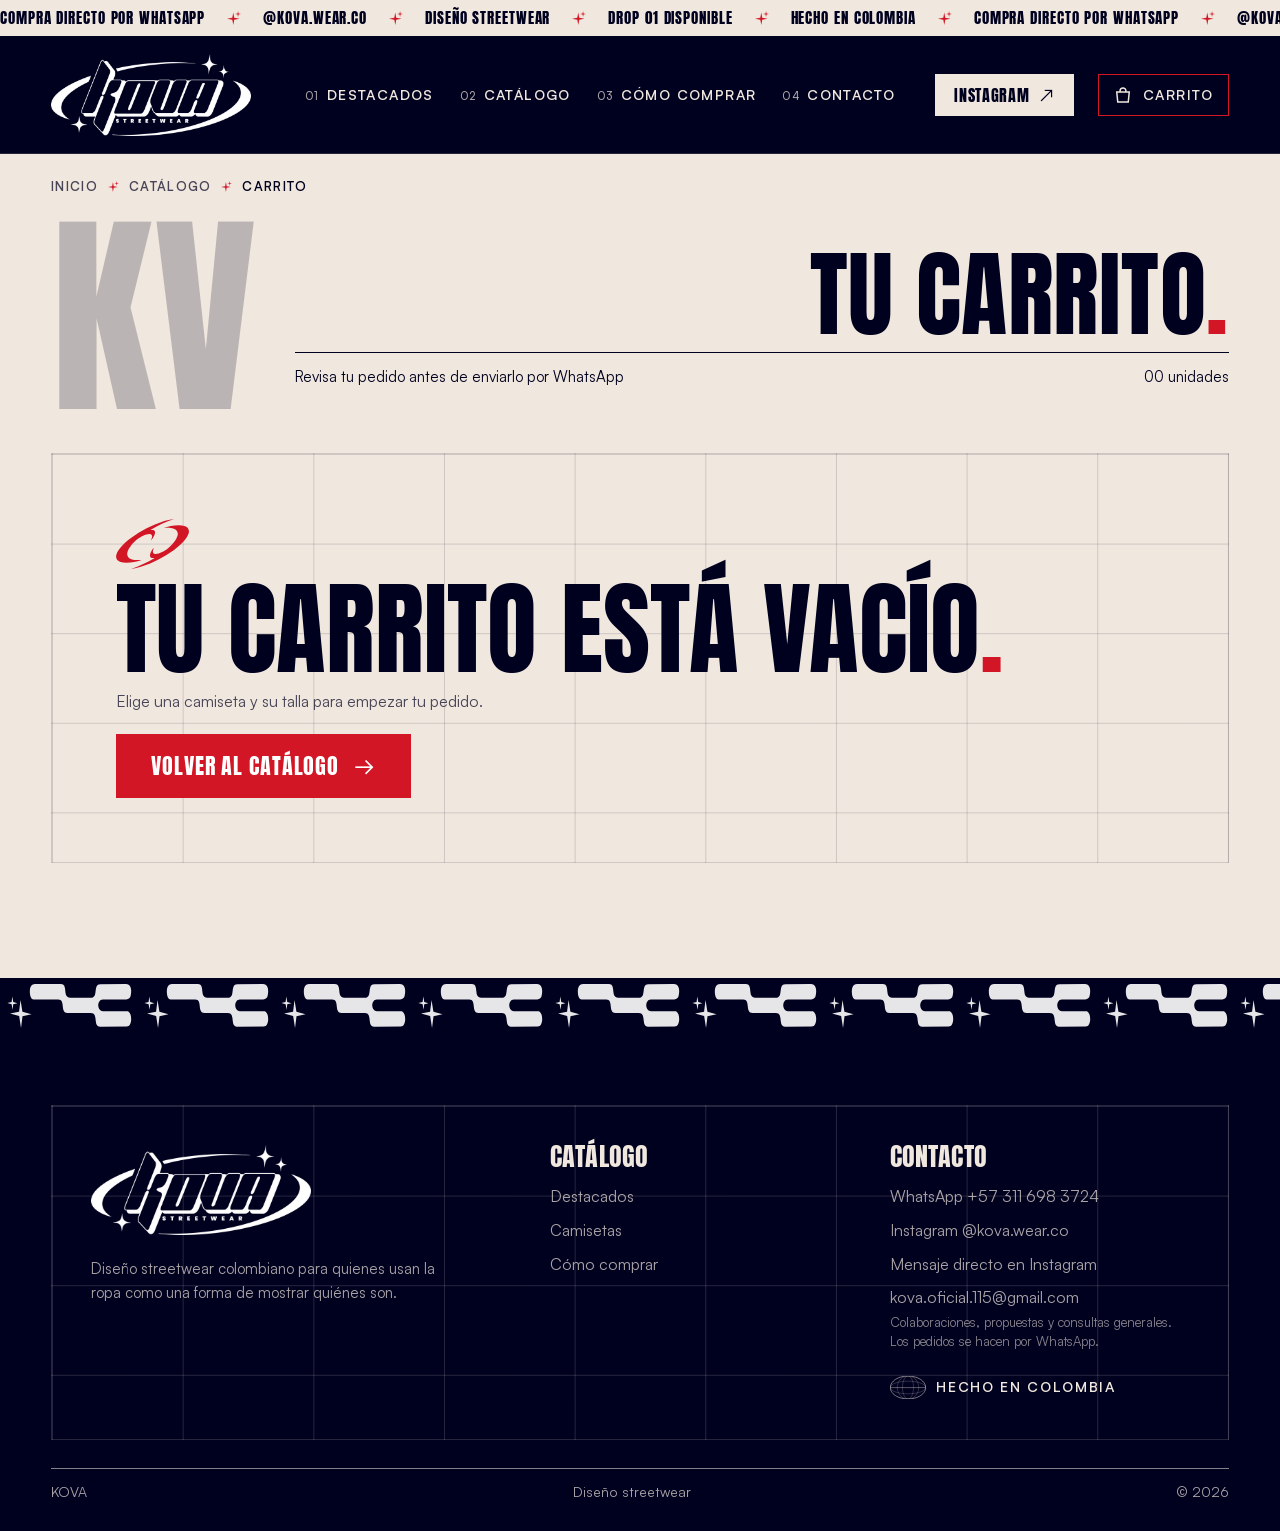
==== commit 8058de76: "Pedidos por WhatsApp Business con mensaje prellenado; Instagram solo como contacto - Finalizar compr" ====
--- a/kova-web 2/carrito.html
+++ b/kova-web 2/carrito.html
@@ -4,7 +4,7 @@
   <meta charset="utf-8">
   <meta name="viewport" content="width=device-width, initial-scale=1">
   <title>Carrito — KOVA</title>
-  <meta name="description" content="Tu carrito de Kova. Revisa tu pedido y envíalo por Instagram.">
+  <meta name="description" content="Tu carrito de Kova. Revisa tu pedido y envíalo por WhatsApp.">
   <meta name="theme-color" content="#00001f">
   <link rel="icon" href="assets/brand/favicon.png" type="image/png">
   <link rel="apple-touch-icon" href="assets/brand/apple-touch-icon.png">
--- a/kova-web 2/css/components.css
+++ b/kova-web 2/css/components.css
@@ -731,3 +731,65 @@
 /* ---------- Pie: correo de contacto ---------- */
 .footer__mail a { overflow-wrap: anywhere; }
 .footer__mail small { display: block; max-width: 32ch; margin-top: 2px; font-size: 13px; line-height: 1.45; color: var(--muted); opacity: .8; }
+
+/* ---------- Método de pago ---------- */
+.pay { min-width: 0; padding: 0; margin: 4px 0 14px; border: 0; }
+.pay legend { padding: 0; margin-bottom: 6px; }
+.pay__options { display: grid; grid-template-columns: 1fr 1fr; gap: 8px; }
+.pay__option { position: relative; cursor: pointer; }
+.pay__option input { position: absolute; opacity: 0; pointer-events: none; }
+.pay__option > span {
+  display: grid;
+  gap: 2px;
+  height: 100%;
+  padding: 10px 12px 9px 34px;
+  border: 1.5px solid var(--line-strong);
+  transition: border-color .2s, background-color .2s, color .2s;
+}
+.pay__option > span::before { content: ''; position: absolute; left: 12px; top: 14px; width: 12px; height: 12px; border-radius: 50%; border: 1.5px solid currentColor; }
+.pay__option strong { font-family: var(--f-display); font-weight: 400; font-size: 19px; line-height: 1.05; text-transform: uppercase; }
+.pay__option small { font-size: 12px; font-weight: 600; letter-spacing: .1em; text-transform: uppercase; color: var(--muted); }
+.pay__option:hover > span { border-color: var(--fg); }
+.pay__option input:checked + span { border-color: var(--fg); background: var(--fg); color: var(--bg); }
+.pay__option input:checked + span small { color: inherit; opacity: .7; }
+.pay__option input:checked + span::before { background: var(--scarlet); border-color: var(--scarlet); box-shadow: inset 0 0 0 2px var(--fg); }
+.pay__option input:focus-visible + span { outline: 2px solid var(--scarlet); outline-offset: 3px; }
+.pay.is-error .pay__option > span { border-color: var(--scarlet); }
+
+.pay-detail { display: flex; align-items: center; gap: 16px; margin-top: 12px; padding: 14px; border: 1px dashed var(--line-strong); }
+.pay-detail__qr { flex: none; width: 132px; padding: 0; margin: 0; background: var(--white); }
+.pay-detail__qr img { width: 100%; height: auto; image-rendering: pixelated; }
+.pay-detail__text { display: grid; gap: 4px; min-width: 0; font-size: 13px; color: var(--muted); }
+.pay-detail__text strong { font-size: 15px; color: var(--fg); }
+.pay-detail__label { font-size: 12px; font-weight: 700; letter-spacing: .14em; text-transform: uppercase; }
+.pay-detail__text .pay-detail__key { font-family: var(--f-display); font-weight: 400; font-size: 34px; line-height: 1; letter-spacing: .03em; font-variant-numeric: tabular-nums; }
+.pay-detail__link {
+  justify-self: start;
+  margin-top: 4px;
+  font-size: 12px;
+  font-weight: 700;
+  letter-spacing: .14em;
+  text-transform: uppercase;
+  color: var(--fg);
+  background: linear-gradient(var(--scarlet), var(--scarlet)) 0 100% / 100% 2px no-repeat;
+  padding-bottom: 3px;
+}
+.pay-detail__link:hover { color: var(--scarlet); }
+.notice-pay { margin: 16px 0 0; }
+.notice-pay:empty { display: none; }
+.notice-pay .pay-detail { margin-top: 6px; }
+.notice-pay .pay-detail__qr { width: 168px; }
+@media (max-width: 400px) {
+  .pay-detail--qr { flex-direction: column; align-items: flex-start; }
+  .pay-detail__qr { width: 160px; }
+}
+
+/* ---------- Aviso: el pedido se copia al portapapeles ---------- */
+.copy-hint { display: flex; gap: 12px; align-items: flex-start; margin-bottom: 12px; padding: 10px 12px; background: var(--arena); color: var(--navy); border-left: 4px solid var(--scarlet); font-size: 13px; line-height: 1.45; }
+.copy-hint strong { display: block; font-size: 14px; }
+/* Ícono de "copiar": dos hojas superpuestas. */
+.copy-hint__ico { position: relative; flex: none; width: 20px; height: 22px; margin-top: 2px; }
+.copy-hint__ico span { position: absolute; width: 13px; height: 16px; border: 2px solid var(--navy); background: var(--arena); }
+.copy-hint__ico span:first-child { left: 0; top: 0; }
+.copy-hint__ico span + span { left: 6px; top: 6px; border-color: var(--scarlet); }
+@media (max-width: 600px) { .copy-hint { font-size: 12.5px; padding: 9px 10px; } .copy-hint strong { font-size: 13px; } }
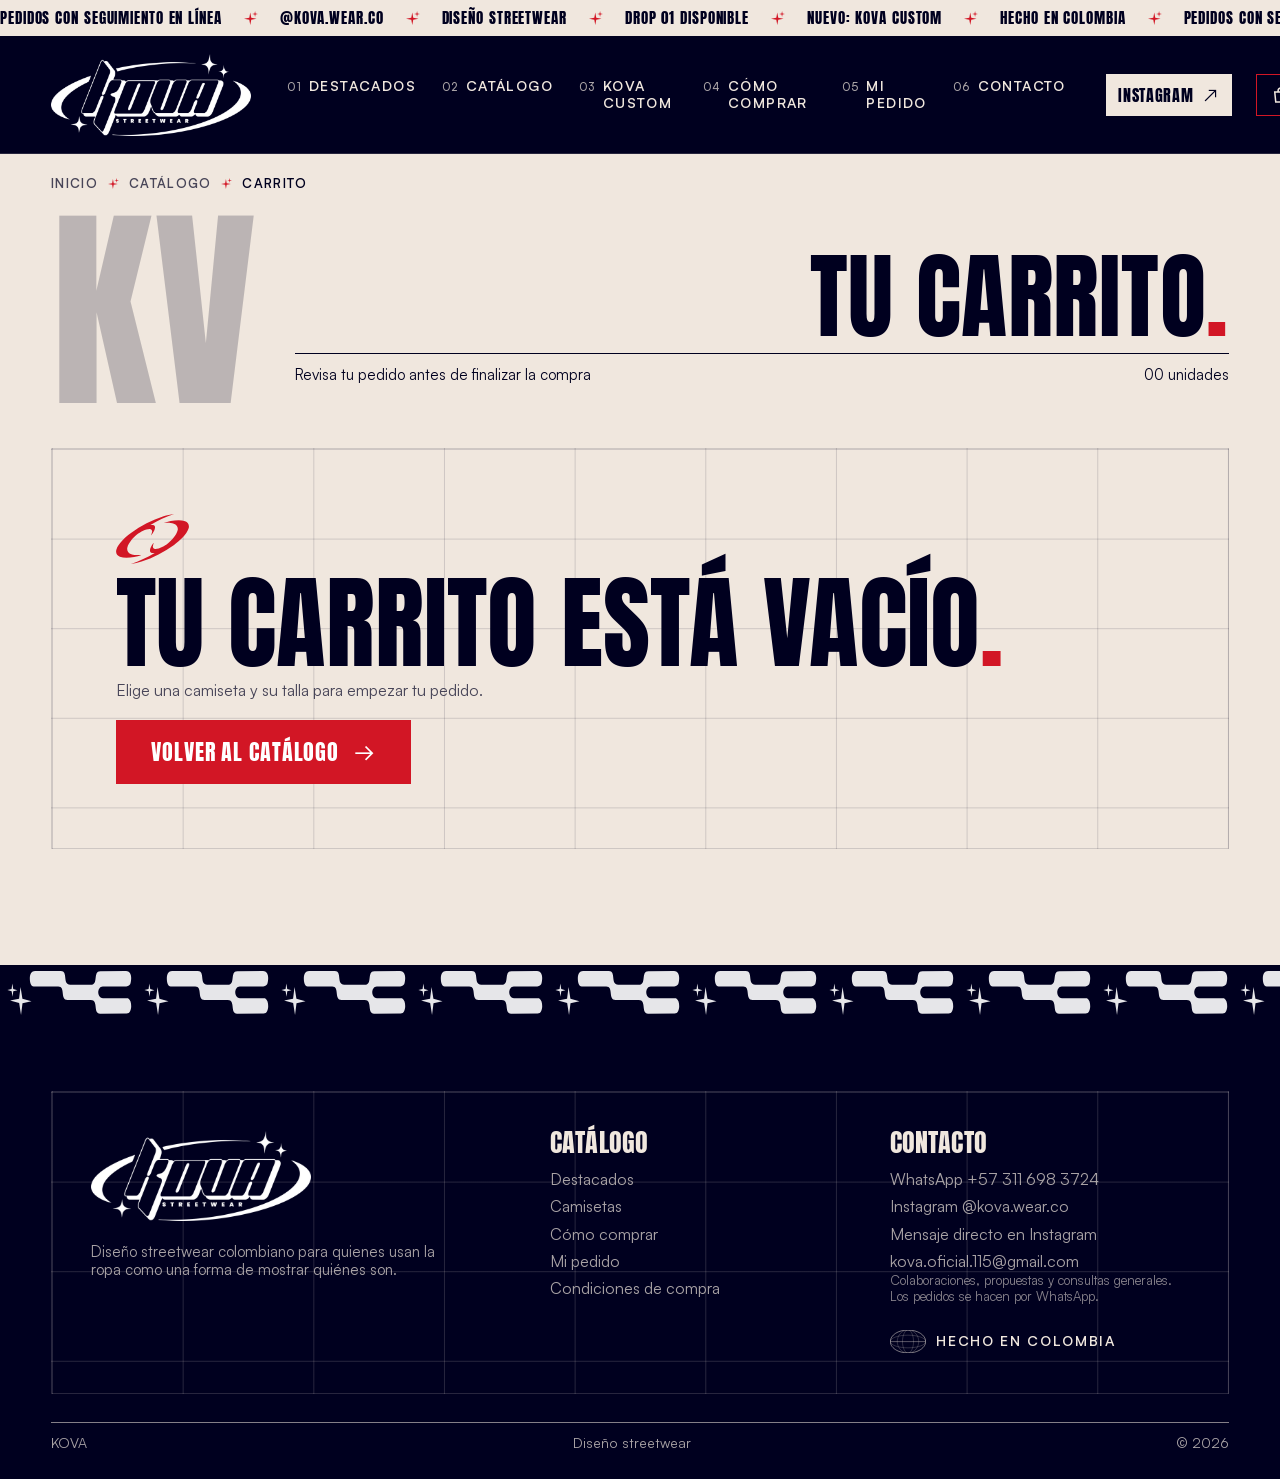
==== commit c9269fbe: "WIP: preventas, códigos promocionales, checkout y seguimiento (tienda + base de datos) Co-Authored-B" ====
--- a/kova-web 2/carrito.html
+++ b/kova-web 2/carrito.html
@@ -4,7 +4,7 @@
   <meta charset="utf-8">
   <meta name="viewport" content="width=device-width, initial-scale=1">
   <title>Carrito — KOVA</title>
-  <meta name="description" content="Tu carrito de Kova. Revisa tu pedido y envíalo por WhatsApp.">
+  <meta name="description" content="Tu carrito de Kova. Revisa tu pedido y finaliza la compra.">
   <meta name="theme-color" content="#00001f">
   <link rel="icon" href="assets/brand/favicon.png" type="image/png">
   <link rel="apple-touch-icon" href="assets/brand/apple-touch-icon.png">
@@ -15,6 +15,7 @@
   <link rel="stylesheet" href="css/base.css">
   <link rel="stylesheet" href="css/components.css">
   <link rel="stylesheet" href="css/pages.css">
+  <link rel="stylesheet" href="css/shop.css">
   <script type="module" src="js/pages/cart.js"></script>
 </head>
 <body data-page="cart">
--- a/kova-web 2/css/base.css
+++ b/kova-web 2/css/base.css
@@ -24,6 +24,10 @@
   --f-display: 'Kova Display', 'Anton', Impact, 'Arial Narrow', sans-serif;
   --f-body: 'Kova Body', system-ui, -apple-system, 'Segoe UI', sans-serif;
 
+  /* Interlineado (manual 1.1): Satoshi a 1.2 y titulares Anton compactos a 0.9, sin choques entre líneas. */
+  --lh-body: 1.2;
+  --lh-display: .9;
+
   --container: 1400px;
   --gutter: clamp(16px, 4vw, 56px);
   --cols: 9;                         /* el manual usa una retícula de 9 columnas */
@@ -47,7 +51,7 @@
   color: var(--arena);
   font-family: var(--f-body);
   font-size: 16px;
-  line-height: 1.6;
+  line-height: var(--lh-body);
   overflow-x: hidden;
   -webkit-font-smoothing: antialiased;
 }
@@ -61,7 +65,7 @@
 ::selection { background: var(--scarlet); color: var(--white); }
 
 /* Anton: titulares, destacados y subtítulos (3.1). Siempre en mayúsculas y compacta. */
-h1, h2, h3, .display { font-family: var(--f-display); font-weight: 400; line-height: .92; text-transform: uppercase; letter-spacing: .005em; }
+h1, h2, h3, .display { font-family: var(--f-display); font-weight: 400; line-height: var(--lh-display); text-transform: uppercase; letter-spacing: .005em; }
 /* El punto escarlata cierra los titulares, como en la pieza "YA CASI NOS VES." */
 .dot { color: var(--scarlet); }
 
@@ -124,6 +128,14 @@
 .skip { position: absolute; left: -999px; top: 8px; z-index: 200; background: var(--scarlet); color: var(--white); padding: 8px 12px; }
 .skip:focus { left: 8px; }
 .noscript { padding: 40px var(--gutter); text-align: center; }
+/* Mientras llega el catálogo (base de datos en línea), un destello discreto en lugar de una página vacía. */
+main:empty { min-height: 70vh; display: grid; place-items: center; }
+main:empty::before {
+  content: ''; width: 34px; height: 34px; background: var(--scarlet);
+  -webkit-mask: url('../assets/brand/icons/destellos.svg') center / contain no-repeat;
+  mask: url('../assets/brand/icons/destellos.svg') center / contain no-repeat;
+  animation: twinkle 1.6s var(--ease) infinite;
+}
 
 /* ---------- Botones ----------
  * Anton en mayúsculas, esquinas rectas como las piezas del manual.
--- a/kova-web 2/css/components.css
+++ b/kova-web 2/css/components.css
@@ -358,7 +358,7 @@
 .tile__top { display: flex; justify-content: space-between; align-items: center; font-size: 13px; font-weight: 600; letter-spacing: .14em; text-transform: uppercase; }
 .tile__top .tag { background: var(--arena); color: var(--navy); }
 .tile__bottom { display: flex; justify-content: space-between; align-items: flex-end; gap: 16px; padding-top: 14px; border-top: 1px solid var(--arena); }
-.tile__label { font-family: var(--f-display); font-size: clamp(48px, 7vw, 108px); line-height: .85; text-transform: uppercase; }
+.tile__label { font-family: var(--f-display); font-size: clamp(48px, 7vw, 108px); line-height: var(--lh-display); text-transform: uppercase; }
 .tile__cta { display: inline-flex; align-items: center; gap: 12px; font-size: 14px; font-weight: 600; letter-spacing: .14em; text-transform: uppercase; white-space: nowrap; }
 .tile__cta .ico { font-size: 22px; color: var(--scarlet); transition: transform .5s var(--ease-out); }
 .tile:hover img { transform: scale(1.06); }
@@ -694,14 +694,14 @@
 .field__error { display: flex; gap: 8px; align-items: baseline; font-size: 13px; font-weight: 600; }
 .field__error:empty { display: none; }
 .field__error::before { content: ''; flex: none; width: 7px; height: 7px; border-radius: 50%; background: var(--scarlet); transform: translateY(-1px); }
-.checkout-state { margin: 2px 0 14px; font-size: 13px; letter-spacing: .04em; text-transform: none; line-height: 1.4; }
+.checkout-state { margin: 2px 0 14px; font-size: 13px; letter-spacing: .04em; text-transform: none; line-height: var(--lh-body); }
 .checkout-state.is-error { font-weight: 700; }
 .checkout-state.is-error::before { animation: none; }
 
 /* ---------- Carrito vacío ---------- */
 .cart-empty { display: grid; justify-items: start; gap: 12px; padding: 28px 0 20px; }
 .cart-empty__ico { font-size: 52px; width: 1.4em; color: var(--scarlet); }
-.cart-empty__title { font-family: var(--f-display); font-size: 44px; line-height: .92; text-transform: uppercase; }
+.cart-empty__title { font-family: var(--f-display); font-size: 44px; line-height: var(--lh-display); text-transform: uppercase; }
 .cart-empty__text { color: var(--muted); max-width: 36ch; margin-bottom: 8px; }
 
 /* ---------- Aviso de compra iniciada (sobre el modal de contacto) ---------- */
@@ -730,7 +730,7 @@
 
 /* ---------- Pie: correo de contacto ---------- */
 .footer__mail a { overflow-wrap: anywhere; }
-.footer__mail small { display: block; max-width: 32ch; margin-top: 2px; font-size: 13px; line-height: 1.45; color: var(--muted); opacity: .8; }
+.footer__mail small { display: block; max-width: 32ch; margin-top: 2px; font-size: 13px; line-height: var(--lh-body); color: var(--muted); opacity: .8; }
 
 /* ---------- Método de pago ---------- */
 .pay { min-width: 0; padding: 0; margin: 4px 0 14px; border: 0; }
@@ -793,3 +793,28 @@
 .copy-hint__ico span:first-child { left: 0; top: 0; }
 .copy-hint__ico span + span { left: 6px; top: 6px; border-color: var(--scarlet); }
 @media (max-width: 600px) { .copy-hint { font-size: 12.5px; padding: 9px 10px; } .copy-hint strong { font-size: 13px; } }
+
+/* ---------- KOVA CUSTOM en el carrito y en el resumen final ---------- */
+.cart-line__media--custom { background: var(--arena); }
+.cart-line__media--custom img { object-fit: contain; }
+.cart-line__custom { font-size: 12px; color: var(--muted); line-height: 1.35; }
+.pay-detail__copy { justify-self: start; margin-top: 6px; }
+
+.notice-files { margin: 0 0 18px; padding: 16px; background: var(--arena); color: var(--navy); }
+.notice-files[hidden] { display: none; }
+.notice-files__title { display: flex; align-items: center; gap: 8px; font-family: var(--f-display); font-size: 24px; line-height: 1; text-transform: uppercase; margin-bottom: 8px; }
+.notice-files__title .ico { color: var(--scarlet); font-size: 18px; }
+.notice-files__text, .notice-files__tip { font-size: 14px; }
+.notice-files__tip { margin-top: 10px; font-size: 13px; opacity: .8; }
+.notice-files__list { display: grid; gap: 8px; margin: 12px 0 0; padding: 0; list-style: none; }
+.notice-file { display: grid; gap: 2px; padding: 10px 12px; border: 1.5px solid var(--navy); background: var(--white); }
+.notice-file__tag { justify-self: start; padding: 3px 8px 2px; background: var(--navy); color: var(--arena); font-size: 12px; font-weight: 700; letter-spacing: .14em; text-transform: uppercase; }
+.notice-file--back .notice-file__tag { background: var(--scarlet); color: var(--white); }
+.notice-file__zone { font-size: 13px; font-weight: 700; }
+.notice-file__name { font-size: 13px; overflow-wrap: anywhere; }
+.notice-message summary { cursor: pointer; margin: 0; }
+.notice-message[open] summary { margin-bottom: 4px; }
+.notice-after { margin-top: 12px; padding: 12px 14px; border: 1px solid var(--line-strong); font-size: 14px; color: var(--fg); }
+.notice-after[hidden], .notice-clear[hidden] { display: none; }
+/* El botón de enviar queda siempre a mano aunque el resumen sea largo. */
+.checkout-notice .modal__cta { position: sticky; bottom: 12px; z-index: 2; margin-top: 18px; box-shadow: 0 10px 30px rgb(0 0 31 / .55); }
--- a/kova-web 2/css/pages.css
+++ b/kova-web 2/css/pages.css
@@ -19,7 +19,7 @@
 .hero__title {
   margin-top: 22px;
   font-size: clamp(76px, 9.8vw, 156px);
-  line-height: .86;
+  line-height: var(--lh-display);
 }
 .hero__title > span { display: inline-block; animation: rise 1s var(--ease-out) both; }
 .hero__title > span:nth-child(2) { animation-delay: .08s; }
@@ -102,6 +102,11 @@
 .promo { position: relative; padding-block: clamp(64px, 9vw, 128px); overflow: hidden; }
 .promo__pattern { position: absolute; inset: 0; background: url('../assets/brand/patterns/kova.svg') 0 0 / 288px 169px; opacity: .1; }
 @media (max-width: 860px) { .promo__pattern { opacity: .06; } }
+/* Parallax (js/components/parallax.js): la foto queda más alta que su marco y se desliza dentro de él; el patrón
+ * de fondo va en sentido contrario. Sin JS o con «reducir movimiento» todo queda quieto y en su sitio. */
+.has-parallax .promo__pattern { inset: -12% 0; will-change: translate; }
+.has-parallax .promo__photo { position: relative; }
+.has-parallax .promo__photo img[data-parallax] { position: absolute; left: 0; top: -9%; height: 118%; will-change: translate; }
 .promo__inner { position: relative; display: grid; grid-template-columns: minmax(0, .9fr) minmax(0, 1fr); align-items: center; gap: clamp(32px, 6vw, 96px); }
 .promo__photo { aspect-ratio: 4 / 5; overflow: hidden; outline: 1px solid var(--line-strong); outline-offset: 10px; }
 .promo__photo img { width: 100%; height: 100%; object-fit: cover; transition: transform 1.2s var(--ease-out); }
@@ -111,7 +116,7 @@
 .promo__copy p { max-width: 42ch; font-size: 18px; color: var(--muted); margin-bottom: 34px; }
 @media (max-width: 860px) {
   .promo__inner { grid-template-columns: 1fr; }
-  .promo__photo { aspect-ratio: 4 / 3; outline-offset: 6px; }
+  .promo__photo { outline-offset: 6px; }
   .promo__copy .btn { width: 100%; }
 }
 
@@ -349,3 +354,11 @@
   .cartpage .cart-line:first-child { border-top: 1px solid var(--fg); }
   .cartpage__empty .btn { width: 100%; }
 }
+
+/* ---------- Banda KOVA CUSTOM en la portada ---------- */
+.custom-band { padding-block: clamp(48px, 7vw, 96px); border-top: 1px solid var(--line); }
+.custom-band__inner { display: grid; grid-template-columns: minmax(0, 1.1fr) minmax(0, 1fr); gap: clamp(24px, 4vw, 64px); align-items: end; }
+.custom-band__title { font-size: clamp(56px, 8vw, 128px); margin-top: 16px; }
+.custom-band__copy { display: grid; justify-items: start; gap: 24px; }
+.custom-band__copy p { font-size: 18px; color: var(--muted); max-width: 46ch; }
+@media (max-width: 860px) { .custom-band__inner { grid-template-columns: minmax(0, 1fr); } }
--- a/kova-web 2/css/shop.css
+++ b/kova-web 2/css/shop.css
@@ -0,0 +1,221 @@
+/*
+ * TIENDA · Preventas, códigos promocionales, checkout y seguimiento.
+ * Usa las variables, tipografías y componentes de base.css / components.css (Manual de marca):
+ * azul marino #00001F, arena #F0E7DE, escarlata #D21625; Anton (display) + Satoshi (texto).
+ */
+
+.sr-only { position: absolute; width: 1px; height: 1px; padding: 0; margin: -1px; overflow: hidden; clip: rect(0 0 0 0); white-space: nowrap; border: 0; }
+.spin { display: inline-block; width: 16px; height: 16px; border: 2px solid currentColor; border-right-color: transparent; border-radius: 50%; animation: kv-spin .7s linear infinite; vertical-align: middle; }
+@keyframes kv-spin { to { transform: rotate(360deg); } }
+@media (prefers-reduced-motion: reduce) { .spin { animation-duration: 2s; } }
+
+/* Etiqueta de preventa: contorno escarlata, distinta de las etiquetas de drop. */
+.tag--pre { background: var(--navy); color: var(--arena); box-shadow: inset 0 0 0 1.5px var(--scarlet); }
+.s-navy .tag--pre { background: var(--scarlet); color: var(--white); box-shadow: none; }
+.tag--pre.tag--out { background: var(--arena); color: var(--navy); box-shadow: inset 0 0 0 1.5px var(--navy); }
+.card__deposit { display: block; margin-top: 2px; font-family: var(--f-body); font-size: 12px; font-weight: 600; letter-spacing: .04em; color: var(--muted); }
+a.card__add { text-decoration: none; }
+
+/* ---------- Ficha de producto: bloque de preventa ---------- */
+.preorder { margin: 6px 0 22px; padding: clamp(18px, 3vw, 26px); border: 1px solid var(--line); position: relative; }
+.preorder::before { content: ''; position: absolute; inset: 0 auto 0 0; width: 3px; background: var(--scarlet); }
+.preorder__eyebrow { display: flex; align-items: center; gap: 10px; font-size: 12px; font-weight: 700; letter-spacing: .16em; text-transform: uppercase; color: var(--muted); }
+.preorder__title { margin: 10px 0 14px; font-size: clamp(28px, 3vw, 40px); line-height: var(--lh-display); }
+.preorder__facts { display: grid; grid-template-columns: repeat(auto-fit, minmax(150px, 1fr)); gap: 0; border-top: 1px solid var(--line); }
+.preorder__facts > div { padding: 10px 12px 10px 0; border-bottom: 1px solid var(--line); }
+.preorder__facts dt { font-size: 11px; font-weight: 700; letter-spacing: .16em; text-transform: uppercase; color: var(--muted); }
+.preorder__facts dd { margin-top: 4px; font-family: var(--f-display); font-size: 22px; line-height: 1.05; font-variant-numeric: tabular-nums; }
+.preorder__notice { display: flex; gap: 10px; margin-top: 14px; font-size: 14px; line-height: 1.45; }
+.preorder__notice .ico { flex: none; font-size: 18px; color: var(--scarlet); }
+.preorder__terms { margin-top: 12px; font-size: 14px; }
+.preorder__terms summary { cursor: pointer; font-weight: 700; text-decoration: underline; text-underline-offset: 3px; }
+.preorder__terms p { margin-top: 8px; color: var(--muted); line-height: 1.5; }
+
+.countdown { display: inline-flex; align-items: baseline; gap: 12px; margin-bottom: 14px; padding: 8px 14px; background: var(--fg); color: var(--bg); }
+.countdown__label { font-size: 11px; font-weight: 700; letter-spacing: .18em; text-transform: uppercase; }
+.countdown__val { font-family: var(--f-display); font-size: 30px; line-height: 1; font-variant-numeric: tabular-nums; letter-spacing: .02em; }
+
+.pdp__qty { display: flex; align-items: center; justify-content: space-between; gap: 16px; margin: 4px 0 18px; }
+.pdp__qty .qty { grid-area: auto; }
+.qty__input { width: 52px; border: 0; border-inline: 1px solid var(--line); background: transparent; color: inherit; text-align: center; -moz-appearance: textfield; appearance: textfield; }
+.qty__input::-webkit-outer-spin-button, .qty__input::-webkit-inner-spin-button { -webkit-appearance: none; margin: 0; }
+.qty__btn { min-width: 44px; min-height: 44px; }
+
+/* ---------- Carrito: preventa y código promocional ---------- */
+.cart-line__pre { display: flex; flex-wrap: wrap; align-items: center; gap: 8px; font-size: 12px; font-weight: 600; color: var(--muted); }
+.cart-line__pre .tag { font-size: 12px; padding: 4px 8px 3px; }
+
+.promo { margin: 14px 0 6px; }
+.promo__label { display: block; margin-bottom: 6px; font-size: 13px; font-weight: 600; color: var(--muted); }
+.promo__row { display: flex; }
+.promo__row[hidden], .promo__applied[hidden] { display: none; }
+.promo__input { flex: 1; text-transform: uppercase; letter-spacing: .08em; }
+.promo__input::placeholder { text-transform: none; letter-spacing: 0; }
+.promo__apply { flex: none; min-width: 108px; height: 50px; margin-left: -1.5px; }
+.promo.is-error .promo__input { border-color: var(--scarlet); }
+.promo__applied { display: flex; flex-wrap: wrap; align-items: center; justify-content: space-between; gap: 10px; padding: 10px 12px; border: 1.5px dashed var(--fg); animation: kv-pop .35s var(--ease-out); }
+.promo__chip { display: inline-flex; align-items: center; gap: 8px; font-weight: 700; font-variant-numeric: tabular-nums; }
+.promo__chip b { font-family: var(--f-display); font-weight: 400; font-size: 20px; letter-spacing: .06em; }
+.promo__chip .ico { color: var(--scarlet); }
+.promo__remove { font-size: 13px; font-weight: 600; text-decoration: underline; text-underline-offset: 3px; min-height: 44px; }
+.promo__msg { min-height: 1.2em; margin-top: 6px; font-size: 13px; font-weight: 600; color: var(--muted); }
+.promo__msg:empty { min-height: 0; margin: 0; }
+.promo__msg.is-error { color: var(--scarlet); }
+.s-navy .promo__msg.is-error { color: #ff7b85; }
+.promo__msg.is-ok::before { content: '✓ '; color: var(--scarlet); }
+@keyframes kv-pop { from { transform: scale(.97); opacity: 0; } to { transform: none; opacity: 1; } }
+
+.cart-sum .cart-sum__promo dt, .cart-sum .cart-sum__promo dd { color: var(--scarlet); }
+.s-navy .cart-sum .cart-sum__promo dt, .s-navy .cart-sum .cart-sum__promo dd { color: #ff7b85; }
+.cart-sum .cart-sum__now { padding: 12px 10px; margin: 6px -10px 0; background: var(--fg); color: var(--bg); border: 0; }
+.cart-sum .cart-sum__now dt { color: inherit; }
+.cart-sum .cart-sum__now dd { font-family: var(--f-display); font-weight: 400; font-size: 26px; line-height: 1; }
+.cart-sum dd small, .cart-sum dt small { font-size: 11px; font-weight: 600; letter-spacing: .04em; text-transform: none; opacity: .75; }
+.cart-sum__note { margin: 10px 0 14px; line-height: 1.45; }
+.cart-sum__note.is-error { color: #ff7b85; font-weight: 600; }
+.cart-trust { display: flex; gap: 10px; margin-top: 12px; font-size: 13px; line-height: 1.45; color: var(--muted); }
+.cart-trust .ico { flex: none; font-size: 20px; width: 1.4em; color: var(--fg); }
+
+/* ---------- Checkout ---------- */
+.checkout__grid { display: grid; grid-template-columns: minmax(0, 1fr) minmax(340px, 440px); gap: clamp(24px, 4vw, 56px); align-items: start; }
+.checkout__steps { display: grid; gap: clamp(18px, 3vw, 28px); }
+.co-step { margin: 0; padding: clamp(18px, 3vw, 28px); border: 1px solid var(--line); min-width: 0; }
+.co-step__title { display: flex; align-items: baseline; gap: 12px; padding: 0 8px; margin-left: -8px; font-family: var(--f-display); font-size: clamp(26px, 3vw, 36px); line-height: 1; text-transform: uppercase; }
+.co-step__num { font-size: .6em; color: var(--scarlet); }
+.co-two { display: grid; grid-template-columns: 1fr 1fr; gap: 0 14px; }
+.co-two > .field, .co-two > div > .field { margin-bottom: 14px; }
+.field__hint { font-size: 12.5px; color: var(--muted); }
+.checkout .field__error, .orderpage .field__error { color: var(--scarlet-deep); }
+.checkout .field.is-error .field__input { box-shadow: 0 0 0 3px rgb(210 22 37 / .12); }
+.checkout textarea.field__input { height: auto; min-height: 92px; padding: 12px 14px; line-height: 1.45; resize: vertical; }
+[data-address-wrap][hidden] { display: none; }
+
+.co-options { display: grid; gap: 8px; }
+.co-options--plan { grid-template-columns: 1fr 1fr; }
+.co-option { position: relative; cursor: pointer; }
+.co-option input { position: absolute; opacity: 0; pointer-events: none; }
+.co-option > span { display: grid; gap: 3px; min-height: 60px; padding: 12px 14px 11px 40px; border: 1.5px solid var(--line-strong); transition: border-color .2s, background-color .2s, color .2s; }
+.co-option > span::before { content: ''; position: absolute; left: 14px; top: 16px; width: 14px; height: 14px; border-radius: 50%; border: 1.5px solid currentColor; transition: background-color .2s; }
+.co-option strong { font-family: var(--f-display); font-weight: 400; font-size: 20px; line-height: 1.05; text-transform: uppercase; }
+.co-option small { font-size: 13px; font-weight: 500; color: var(--muted); line-height: 1.35; }
+.co-option:hover > span { border-color: var(--fg); }
+.co-option input:checked + span { border-color: var(--fg); background: var(--fg); color: var(--bg); }
+.co-option input:checked + span small { color: inherit; opacity: .75; }
+.co-option input:checked + span::before { background: var(--scarlet); border-color: var(--scarlet); box-shadow: inset 0 0 0 2px var(--bg); }
+.co-option input:focus-visible + span { outline: 2px solid var(--scarlet); outline-offset: 3px; }
+.field.is-error .co-option > span { border-color: var(--scarlet); }
+
+.co-paynote, .co-mixed { display: flex; gap: 10px; margin-top: 12px; font-size: 13.5px; line-height: 1.5; color: var(--muted); }
+.co-paynote .ico, .co-mixed .ico { flex: none; font-size: 20px; width: 1.4em; color: var(--scarlet); }
+.co-mixed { padding: 12px 14px; border: 1.5px dashed var(--line-strong); color: var(--fg); }
+
+.checkout__summary { position: sticky; top: calc(var(--header-h) + 24px); padding: clamp(22px, 3vw, 32px); border-left: 1px solid var(--line); border-top: 1px solid var(--line); --row: 64px; --cols: 6; }
+.co-lines { display: grid; gap: 0; margin: 6px 0 4px; }
+.co-lines li { display: flex; justify-content: space-between; gap: 14px; padding: 10px 0; border-bottom: 1px solid var(--line); font-weight: 600; font-variant-numeric: tabular-nums; }
+.co-lines__name { display: grid; gap: 3px; }
+.co-lines__name .tag { font-size: 11px; padding: 3px 6px 2px; justify-self: start; }
+.co-lines small { font-size: 12px; font-weight: 500; color: var(--muted); }
+.co-lines s { display: block; font-size: 12px; color: var(--muted); text-align: right; }
+[data-quote] { transition: opacity .2s; }
+[data-quote].is-loading { opacity: .55; }
+.co-error { padding: 12px 14px; border: 1.5px solid #ff7b85; font-size: 14px; line-height: 1.45; }
+.co-legal { display: grid; gap: 10px; margin: 16px 0 14px; }
+.co-check { display: flex; gap: 10px; align-items: flex-start; font-size: 13.5px; line-height: 1.45; cursor: pointer; }
+.co-check input { flex: none; width: 20px; height: 20px; margin-top: 1px; accent-color: var(--scarlet); }
+.co-check a { text-decoration: underline; text-underline-offset: 3px; }
+.co-legal .field__error { color: #ff7b85; }
+.co-submit.is-loading { pointer-events: none; opacity: .8; }
+.co-state { min-height: 1.3em; margin-top: 10px; font-size: 13.5px; font-weight: 600; color: var(--muted); }
+.co-state.is-error { color: #ff7b85; }
+
+/* ---------- Esqueletos de carga ---------- */
+.skel { position: relative; overflow: hidden; background: var(--line); }
+.skel::after { content: ''; position: absolute; inset: 0; transform: translateX(-100%); background: linear-gradient(90deg, transparent, rgb(240 231 222 / .18), transparent); animation: kv-shimmer 1.3s infinite; }
+.s-arena .skel::after { background: linear-gradient(90deg, transparent, rgb(255 255 255 / .55), transparent); }
+@keyframes kv-shimmer { to { transform: translateX(100%); } }
+@media (prefers-reduced-motion: reduce) { .skel::after { animation: none; } }
+.skel--sum { height: 210px; margin-top: 12px; }
+.skel--title { height: 64px; width: min(520px, 80%); margin-bottom: 24px; }
+.skel--block { height: 180px; margin-bottom: 18px; }
+
+/* ---------- Seguimiento del pedido ---------- */
+.o-banner { display: flex; gap: clamp(14px, 3vw, 28px); padding: clamp(20px, 4vw, 40px); margin-bottom: clamp(24px, 4vw, 44px); border-left: 1px solid var(--line); border-top: 1px solid var(--line); animation: kv-pop .45s var(--ease-out); }
+.o-banner__ico { flex: none; font-size: 44px; color: var(--scarlet); }
+.o-banner__title { margin: 10px 0 12px; font-size: clamp(34px, 5vw, 64px); line-height: var(--lh-display); }
+.o-banner p { line-height: 1.5; max-width: 62ch; }
+.o-banner__save { margin-top: 10px; padding-top: 10px; border-top: 1px solid var(--line); font-size: 14px; }
+.o-copy { color: inherit; font-weight: 700; text-decoration: underline; text-underline-offset: 3px; min-height: 32px; }
+.o-grid { display: grid; grid-template-columns: minmax(0, 1fr) minmax(320px, 420px); gap: clamp(24px, 4vw, 56px); align-items: start; }
+.o-main { display: grid; gap: 18px; }
+.o-card { padding: clamp(18px, 3vw, 28px); border: 1px solid var(--line); }
+.o-card__title { margin-bottom: 14px; font-size: clamp(26px, 3vw, 36px); line-height: 1; }
+.o-status { display: flex; flex-wrap: wrap; gap: 12px 28px; margin-bottom: 18px; }
+.o-status > div { display: grid; gap: 6px; }
+.o-status__k { font-size: 11px; font-weight: 700; letter-spacing: .16em; text-transform: uppercase; color: var(--muted); }
+.o-pill { display: inline-flex; align-items: center; gap: 7px; padding: 6px 10px 5px; font-size: 12px; font-weight: 700; letter-spacing: .1em; text-transform: uppercase; border: 1.5px solid currentColor; }
+.o-pill::before { content: ''; width: 7px; height: 7px; border-radius: 50%; background: currentColor; }
+.o-pill--ok { background: var(--navy); color: var(--arena); border-color: var(--navy); }
+.o-pill--ok::before { background: #6be29b; }
+.o-pill--warn { color: var(--navy); }
+.o-pill--warn::before { background: #e6a700; }
+.o-pill--bad { color: var(--scarlet-deep); }
+.s-navy .o-pill--warn { color: var(--arena); }
+.s-navy .o-pill--bad { color: #ff7b85; }
+.o-steps { display: grid; grid-template-columns: repeat(7, 1fr); gap: 0; margin: 4px 0 14px; counter-reset: s; }
+.o-steps li { position: relative; display: grid; justify-items: center; gap: 8px; text-align: center; font-size: 11px; font-weight: 700; letter-spacing: .06em; text-transform: uppercase; color: var(--muted); }
+.o-steps li::before { content: ''; position: absolute; top: 7px; left: -50%; width: 100%; height: 2px; background: var(--line); z-index: 0; }
+.o-steps li:first-child::before { display: none; }
+.o-steps__dot { position: relative; z-index: 1; width: 16px; height: 16px; border-radius: 50%; border: 2px solid var(--line-strong); background: var(--bg); transition: background-color .3s; }
+.o-steps li.is-done, .o-steps li.is-current { color: var(--fg); }
+.o-steps li.is-done::before, .o-steps li.is-current::before { background: var(--fg); }
+.o-steps li.is-done .o-steps__dot { background: var(--fg); border-color: var(--fg); }
+.o-steps li.is-current .o-steps__dot { background: var(--scarlet); border-color: var(--scarlet); box-shadow: 0 0 0 5px rgb(210 22 37 / .18); }
+.o-ended { display: grid; gap: 8px; justify-items: start; margin-bottom: 12px; }
+.o-note { margin-top: 10px; font-size: 14.5px; line-height: 1.5; }
+.o-pay__amount { display: flex; justify-content: space-between; align-items: baseline; gap: 12px; padding: 12px 14px; margin-bottom: 14px; background: var(--navy); color: var(--arena); }
+.o-pay__amount span { font-size: 12px; font-weight: 700; letter-spacing: .16em; text-transform: uppercase; }
+.o-pay__amount b { font-family: var(--f-display); font-weight: 400; font-size: 34px; line-height: 1; }
+.o-pay .pay-detail { margin-bottom: 16px; }
+.o-upload { display: grid; margin-top: 8px; padding-top: 16px; border-top: 1px solid var(--line); }
+.o-upload__file { height: auto; padding: 12px; }
+.o-upload__hint { margin-top: 10px; font-size: 12.5px; color: var(--muted); }
+.o-history { display: grid; gap: 0; }
+.o-history li { display: grid; gap: 3px; padding: 10px 0 10px 18px; border-left: 2px solid var(--line); position: relative; }
+.o-history li::before { content: ''; position: absolute; left: -5px; top: 15px; width: 8px; height: 8px; border-radius: 50%; background: var(--scarlet); }
+.o-history time { font-size: 12px; font-weight: 600; color: var(--muted); }
+.o-history span { font-size: 14px; color: var(--muted); }
+.o-side { position: sticky; top: calc(var(--header-h) + 24px); display: grid; gap: 12px; padding: clamp(22px, 3vw, 32px); border-left: 1px solid var(--line); border-top: 1px solid var(--line); --row: 64px; --cols: 6; }
+.o-pays { display: grid; gap: 8px; }
+.o-pays li { display: flex; flex-wrap: wrap; align-items: center; justify-content: space-between; gap: 6px; font-size: 14px; font-weight: 600; }
+.o-pays small { flex-basis: 100%; color: #ff7b85; font-weight: 500; }
+.o-files, .o-legal { font-size: 13px; line-height: 1.45; color: var(--muted); }
+.o-legal a { text-decoration: underline; text-underline-offset: 3px; }
+.o-mine { display: grid; gap: 0; border-top: 1px solid var(--line); }
+.o-mine a { display: flex; align-items: center; gap: 18px; padding: 18px 4px; border-bottom: 1px solid var(--line); transition: background-color .2s, padding .2s; }
+.o-mine a:hover { background: rgb(0 0 31 / .04); padding-left: 12px; }
+.o-mine b { font-family: var(--f-display); font-weight: 400; font-size: 26px; }
+.o-mine span:not(.btn__arrow) { flex: 1; color: var(--muted); font-weight: 600; }
+.o-error { display: grid; gap: 14px; justify-items: start; }
+
+/* ---------- Condiciones ---------- */
+.legal__draft { padding: 12px 14px; margin-bottom: 22px; border: 1.5px dashed var(--scarlet); font-weight: 600; }
+.legal__toc ol { display: flex; flex-wrap: wrap; gap: 8px 18px; margin-bottom: 28px; font-weight: 600; }
+.legal__toc a { text-decoration: underline; text-underline-offset: 3px; }
+.legal__sec { max-width: 78ch; padding: 22px 0; border-top: 1px solid var(--line); scroll-margin-top: calc(var(--header-h) + 20px); }
+.legal__sec h2 { margin-bottom: 12px; font-size: clamp(28px, 3vw, 40px); }
+.legal__sec p { margin-bottom: 10px; line-height: 1.6; }
+.legal__updated { margin-top: 18px; font-size: 13px; color: var(--muted); }
+
+@media (max-width: 1100px) {
+  .checkout__grid, .o-grid { grid-template-columns: 1fr; }
+  .checkout__summary, .o-side { position: static; }
+}
+@media (max-width: 640px) {
+  .co-two, .co-options--plan { grid-template-columns: 1fr; }
+  .co-step { padding: 18px 14px; }
+  .o-steps { grid-template-columns: 1fr; gap: 10px; }
+  .o-steps li { grid-template-columns: 16px 1fr; justify-items: start; text-align: left; font-size: 12px; }
+  .o-steps li::before { display: none; }
+  .o-banner { flex-direction: column; }
+  .countdown__val { font-size: 26px; }
+}
